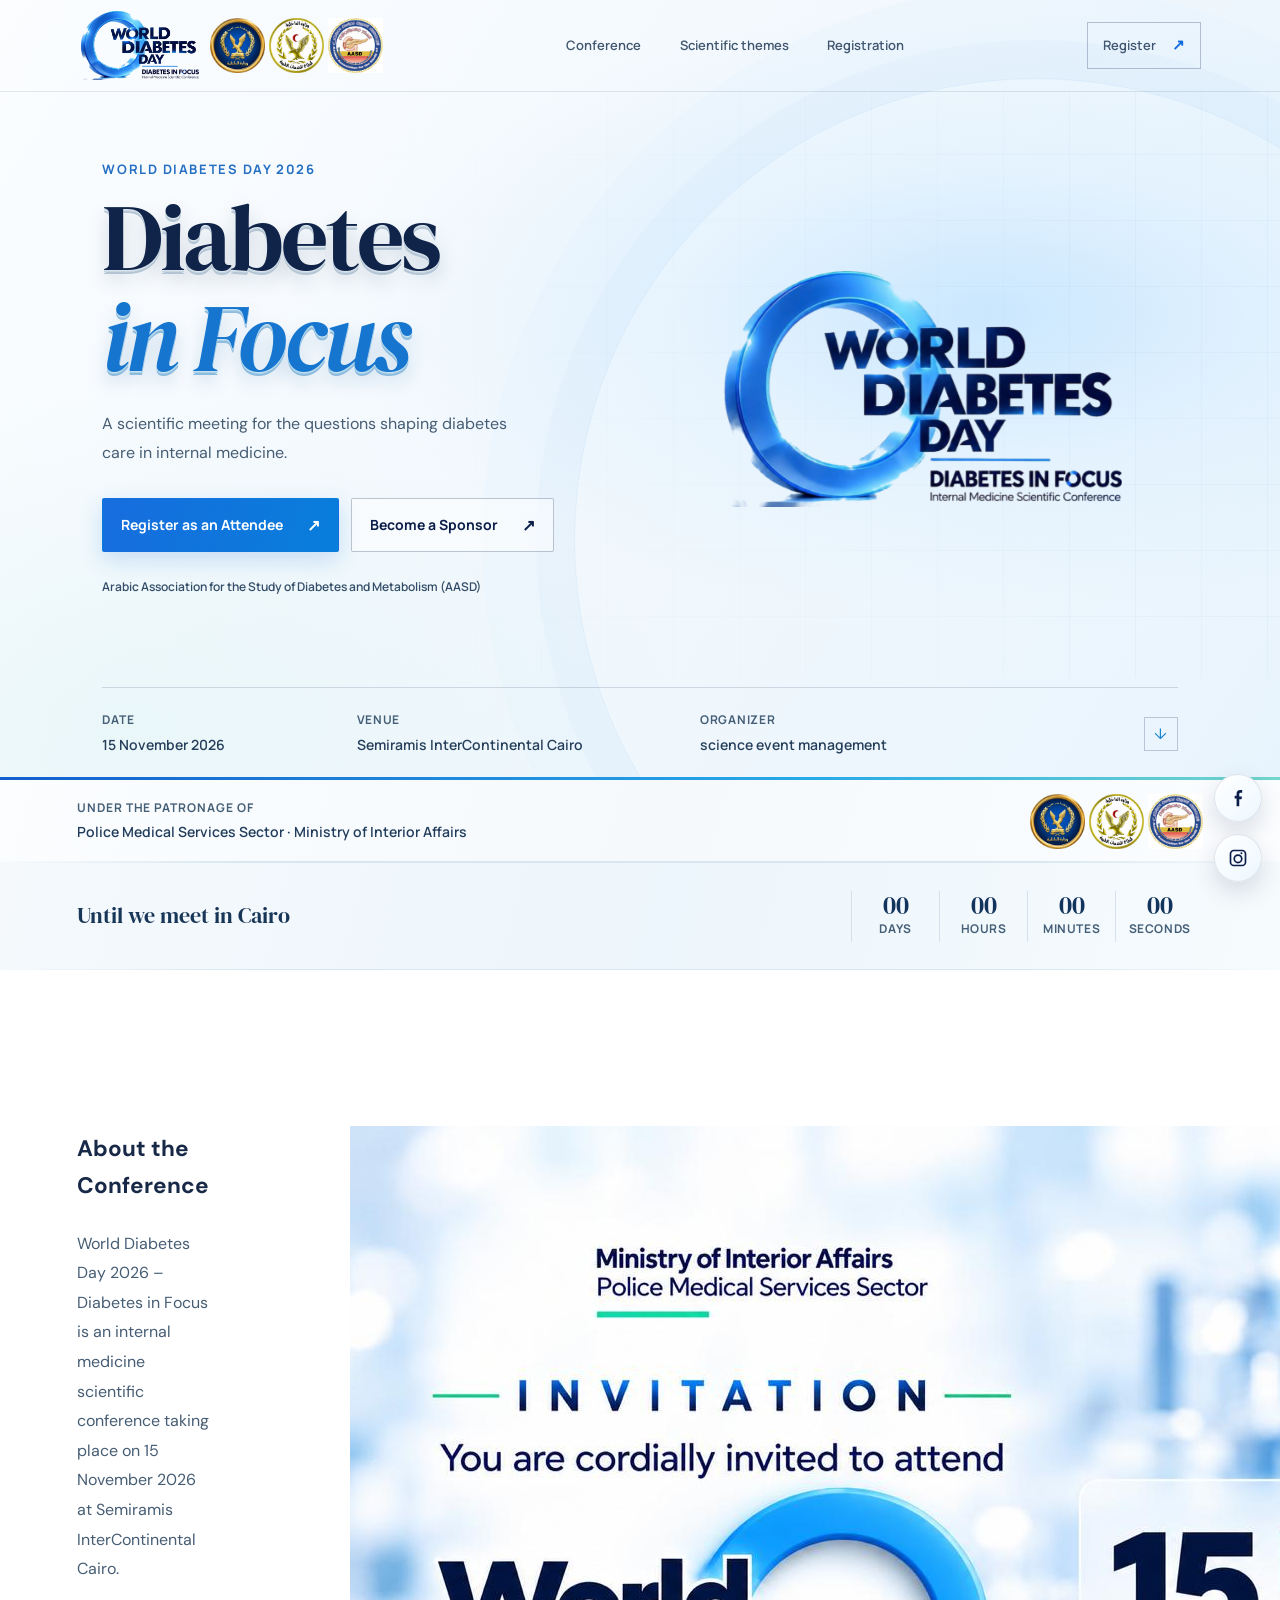
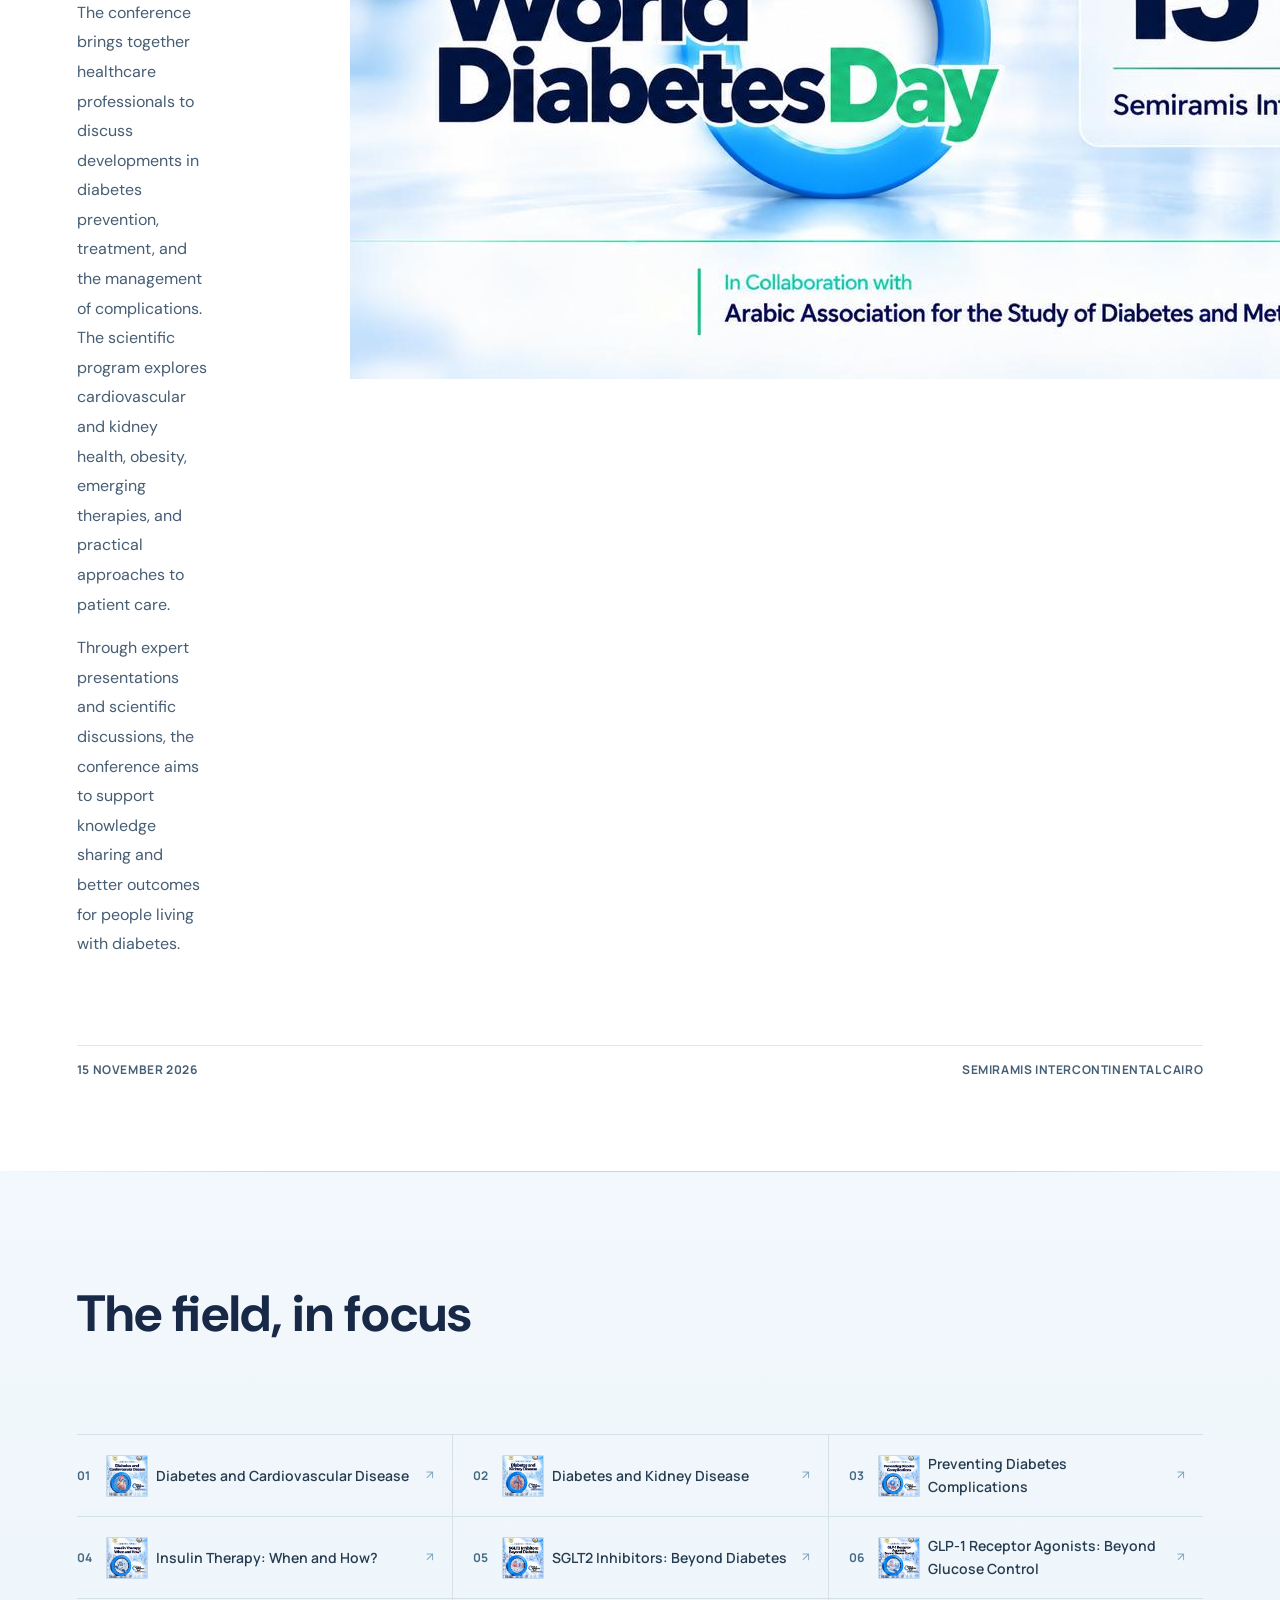
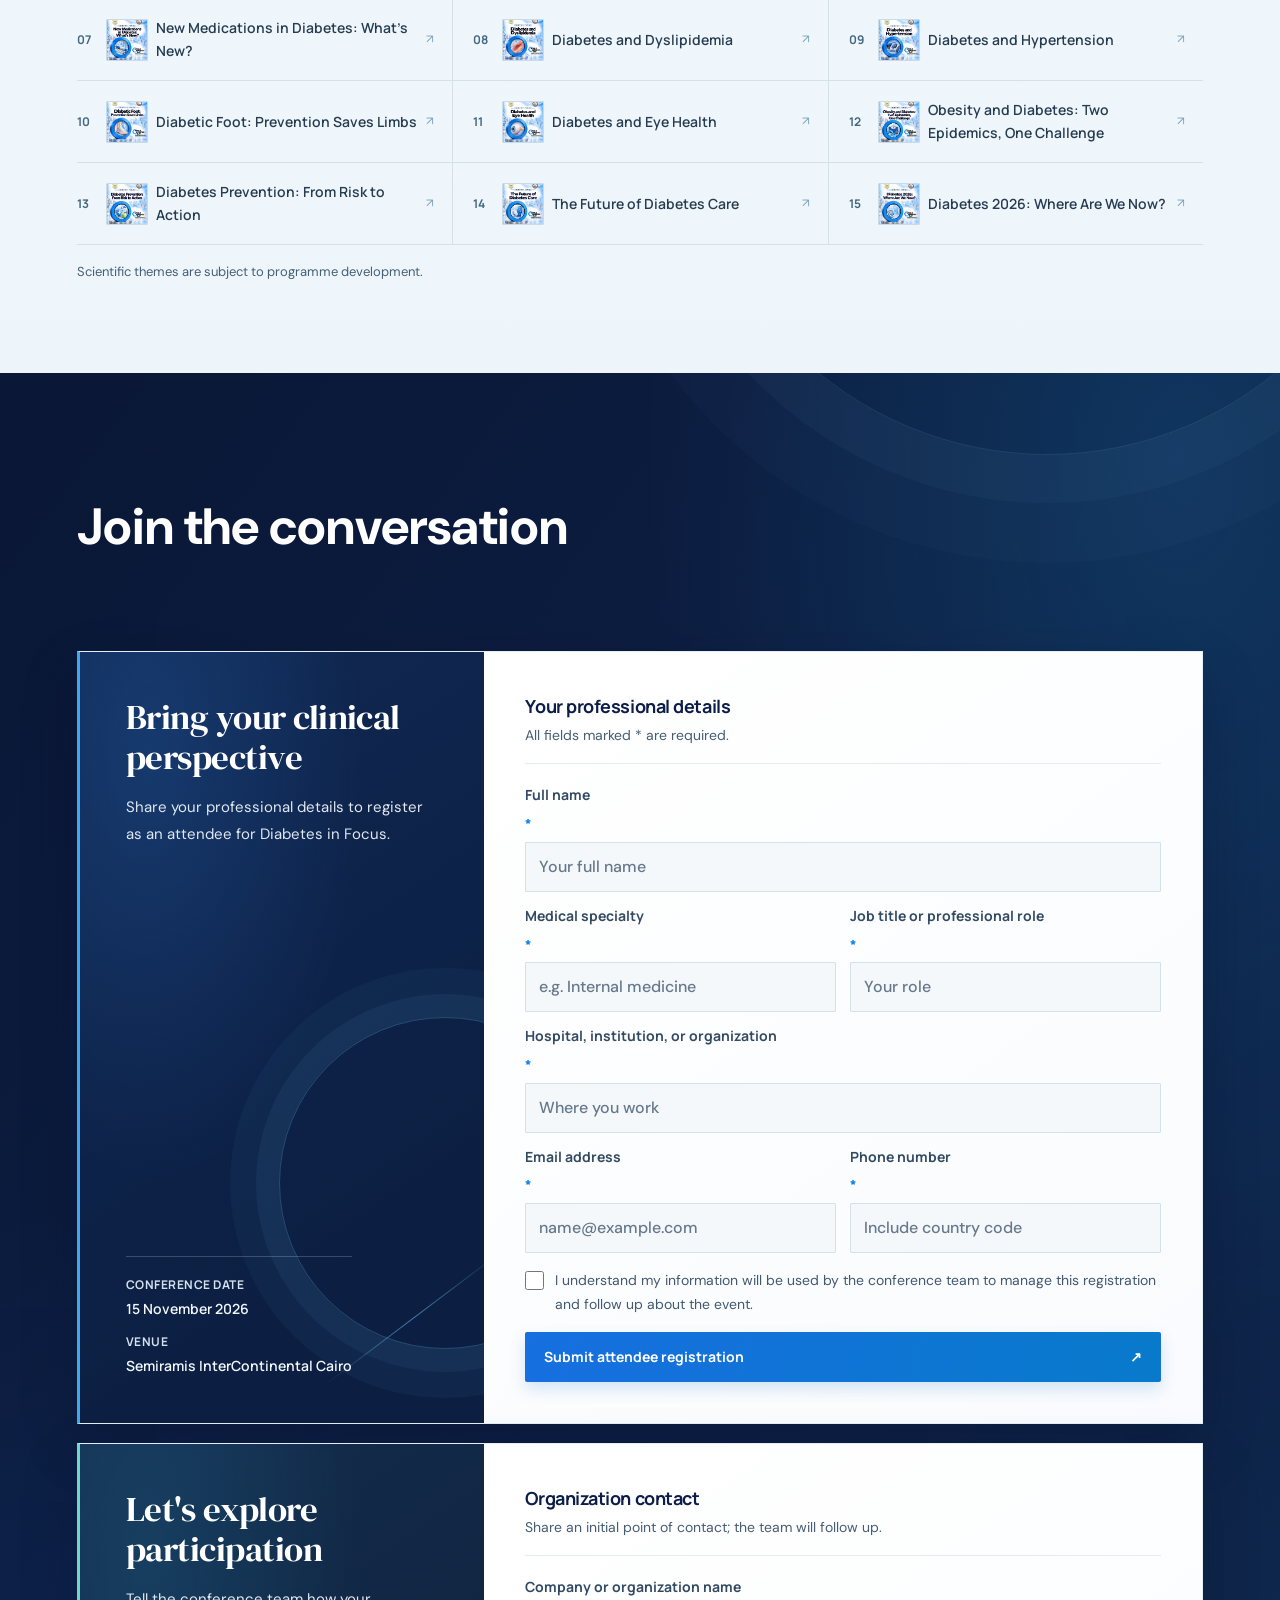
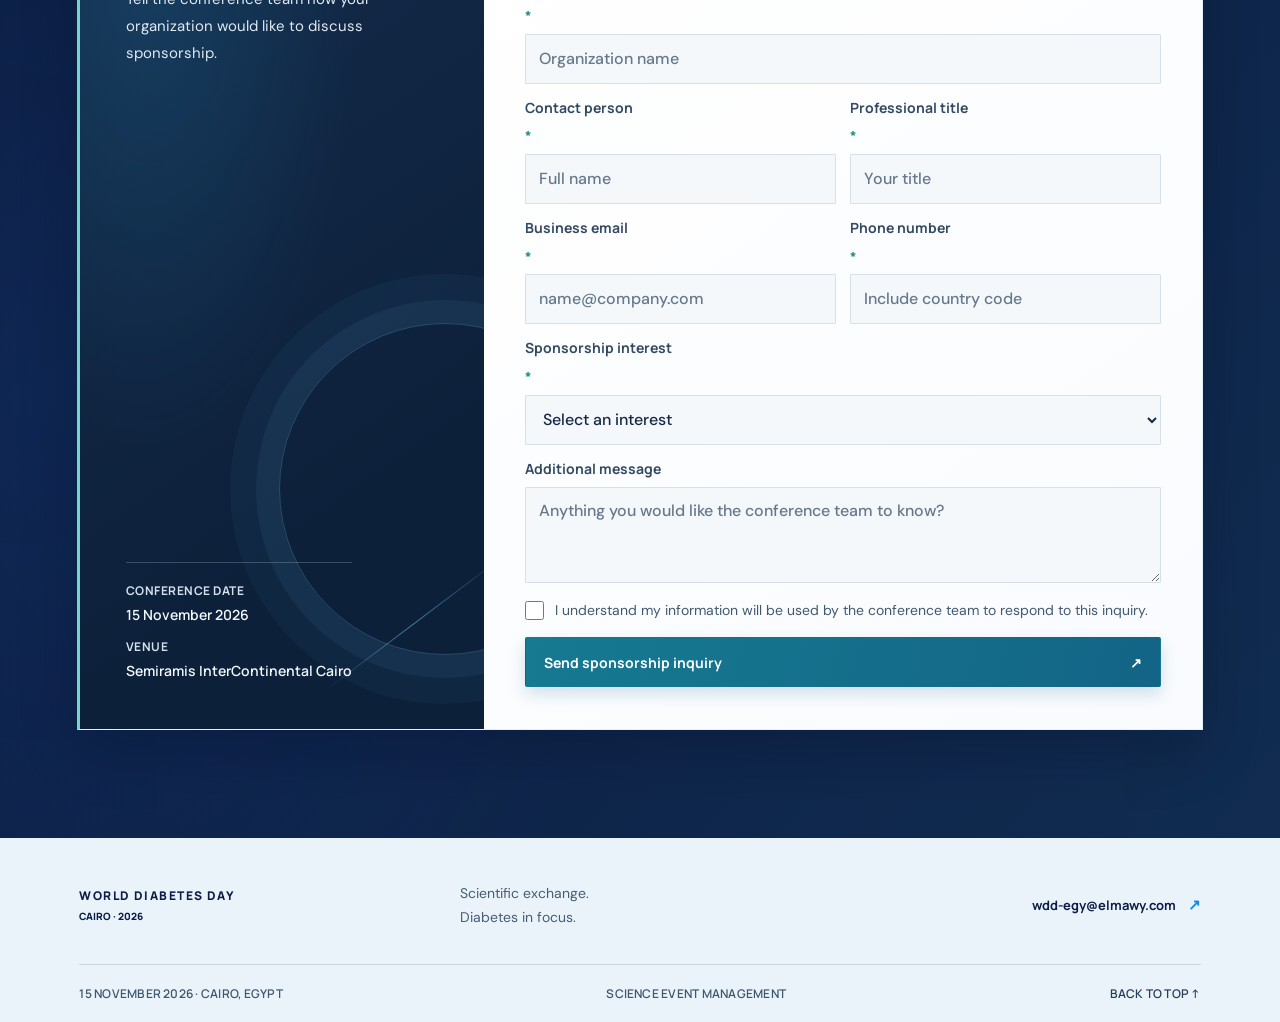
==== index.html @ 12c4198c "Add files via upload" ====
<!doctype html>
<html lang="en">
  <head>
    <meta charset="utf-8">
    <meta name="viewport" content="width=device-width, initial-scale=1">
    <meta name="theme-color" content="#f4f9fd">
    <meta name="description" content="Register for World Diabetes Day – Diabetes in Focus, an Internal Medicine Scientific Conference in Cairo on 15 November 2026.">
    <title>World Diabetes Day 2026 | Diabetes in Focus</title>
    <link rel="preconnect" href="https://fonts.googleapis.com">
    <link rel="preconnect" href="https://fonts.gstatic.com" crossorigin>
    <link href="https://fonts.googleapis.com/css2?family=DM+Sans:wght@400;500;600;700&family=DM+Serif+Display:ital@0;1&family=Manrope:wght@400;500;600;700;800&display=swap" rel="stylesheet">
    <link rel="stylesheet" href="styles.css">
    <script src="app.js" defer></script>
  </head>
  <body>
    <a class="skip-link" href="#main">Skip to content</a>
    <header class="site-header">
      <a class="wordmark" href="#top" aria-label="World Diabetes Day – Diabetes in Focus, Cairo 2026">
        <img class="wordmark-logo" src="assets/conference-logo.png" alt="World Diabetes Day – Diabetes in Focus">
        <span class="ministry-marks" aria-label="Ministry of Interior Affairs and Police Medical Services Sector">
          <img src="assets/lo2/s.png" alt="Ministry of Interior Affairs">
          <img src="assets/lo2/n-cropped.png" alt="Police Medical Services Sector">
          <img src="assets/wdd-logo/WhatsApp%20Image%202026-10-13%20at%203.55.57%20PM.jpeg" alt="Arabic Association for the Study of Diabetes and Metabolism">
        </span>
      </a>
      <nav class="main-nav" aria-label="Main navigation">
        <a href="#about">Conference</a>
        <a href="#themes">Scientific themes</a>
        <a href="registration.html">Registration</a>
      </nav>
      <div class="header-tools">
        <a class="header-action" href="registration.html">Register <span aria-hidden="true">↗</span></a>
      </div>
    </header>

    <main id="main">
      <section class="hero" id="top" aria-labelledby="hero-title">
        <div class="hero-grid" aria-hidden="true"></div>
        <figure class="hero-art">
          <img src="assets/conference-logo.png" alt="World Diabetes Day – Diabetes in Focus conference logo" fetchpriority="high">
        </figure>
        <div class="hero-copy">
          <p class="hero-kicker">WORLD DIABETES DAY 2026</p>
          <h1 id="hero-title">Diabetes<br><em>in Focus</em></h1>
          <p class="hero-description">A scientific meeting for the questions shaping diabetes care in internal medicine.</p>
          <div class="hero-actions">
            <a class="button button-primary" href="registration.html#attendee-registration">Register as an Attendee <span aria-hidden="true">↗</span></a>
            <a class="button button-secondary" href="registration.html#sponsorship-inquiry">Become a Sponsor <span aria-hidden="true">↗</span></a>
          </div>
          <p class="collaboration">Arabic Association for the Study of Diabetes and Metabolism (AASD)</p>
        </div>
        <div class="hero-bottom" aria-label="Conference details">
          <div><span>DATE</span><strong>15 November 2026</strong></div>
          <div><span>VENUE</span><strong>Semiramis InterContinental Cairo</strong></div>
          <div><span>ORGANIZER</span><strong>science event management</strong></div>
          <a href="#about" class="scroll-cue" aria-label="Scroll to conference introduction">↓</a>
        </div>
      </section>

      <section class="patronage" aria-label="Conference patronage">
        <div class="patronage-inner">
          <div class="patronage-copy">
            <span>UNDER THE PATRONAGE OF</span>
            <strong>Police Medical Services Sector · Ministry of Interior Affairs</strong>
          </div>
          <span class="ministry-marks" aria-label="Ministry of Interior Affairs, Police Medical Services Sector, and Arabic Association for the Study of Diabetes and Metabolism">
            <img src="assets/lo2/s.png" alt="Ministry of Interior Affairs">
            <img src="assets/lo2/n-cropped.png" alt="Police Medical Services Sector">
            <img src="assets/wdd-logo/WhatsApp%20Image%202026-10-13%20at%203.55.57%20PM.jpeg" alt="Arabic Association for the Study of Diabetes and Metabolism">
          </span>
        </div>
      </section>

      <section class="countdown" aria-labelledby="countdown-title">
        <div class="countdown-inner">
          <div class="countdown-copy">
            <h2 id="countdown-title">Until we meet in Cairo</h2>
          </div>
          <div class="countdown-clock" role="timer" aria-label="Time remaining until the conference begins">
            <div class="countdown-unit"><span data-countdown-days>—</span><small>Days</small></div>
            <div class="countdown-unit"><span data-countdown-hours>—</span><small>Hours</small></div>
            <div class="countdown-unit"><span data-countdown-minutes>—</span><small>Minutes</small></div>
            <div class="countdown-unit"><span data-countdown-seconds>—</span><small>Seconds</small></div>
          </div>
        </div>
      </section>

      <section class="intro section-wrap" id="about" aria-labelledby="about-title">
        <div class="intro-content">
          <div class="intro-copy-wrap">
            <h2 id="about-title">About the Conference</h2>
            <div class="intro-copy">
              <p>World Diabetes Day 2026 – Diabetes in Focus is an internal medicine scientific conference taking place on 15 November 2026 at Semiramis InterContinental Cairo.</p>
              <p>The conference brings together healthcare professionals to discuss developments in diabetes prevention, treatment, and the management of complications. The scientific program explores cardiovascular and kidney health, obesity, emerging therapies, and practical approaches to patient care.</p>
              <p>Through expert presentations and scientific discussions, the conference aims to support knowledge sharing and better outcomes for people living with diabetes.</p>
            </div>
          </div>
          <figure class="intro-visual" aria-label="Conference event image">
            <img src="assets/asl/WhatsApp%20Image%202026-10-13%20at%204.04.34%20PM.jpeg" alt="Diabetes care and scientific conference image">
          </figure>
        </div>
        <div class="intro-rule"><span>15 NOVEMBER 2026</span><span>SEMIRAMIS INTERCONTINENTAL CAIRO</span></div>
      </section>

      <section class="themes-section" id="themes" aria-labelledby="themes-title">
        <div class="section-wrap">
          <div class="section-heading">
            <div><h2 id="themes-title">The field, in focus</h2></div>
          </div>
          <ol class="theme-list">
            <li>
              <span>01</span>
              <button class="theme-image-trigger" type="button" aria-label="Preview poster: Diabetes and Cardiovascular Disease" aria-expanded="false" aria-controls="theme-preview-01">
                <img src="assets/topics/cardiovascular.jpeg" alt="" loading="lazy">
                <span class="theme-preview" id="theme-preview-01" aria-hidden="true"><span class="theme-preview-backdrop"></span><img src="assets/topics/cardiovascular.jpeg" alt="" loading="lazy"></span>
              </button>
              <h3>Diabetes and Cardiovascular Disease</h3><b aria-hidden="true">↗</b>
            </li>
            <li>
              <span>02</span>
              <button class="theme-image-trigger" type="button" aria-label="Preview poster: Diabetes and Kidney Disease" aria-expanded="false" aria-controls="theme-preview-02">
                <img src="assets/topics/kidney.jpeg" alt="" loading="lazy">
                <span class="theme-preview" id="theme-preview-02" aria-hidden="true"><span class="theme-preview-backdrop"></span><img src="assets/topics/kidney.jpeg" alt="" loading="lazy"></span>
              </button>
              <h3>Diabetes and Kidney Disease</h3><b aria-hidden="true">↗</b>
            </li>
            <li>
              <span>03</span>
              <button class="theme-image-trigger" type="button" aria-label="Preview poster: Preventing Diabetes Complications" aria-expanded="false" aria-controls="theme-preview-03">
                <img src="assets/topics/preventing-complications.jpeg" alt="" loading="lazy">
                <span class="theme-preview" id="theme-preview-03" aria-hidden="true"><span class="theme-preview-backdrop"></span><img src="assets/topics/preventing-complications.jpeg" alt="" loading="lazy"></span>
              </button>
              <h3>Preventing Diabetes Complications</h3><b aria-hidden="true">↗</b>
            </li>
            <li>
              <span>04</span>
              <button class="theme-image-trigger" type="button" aria-label="Preview poster: Insulin Therapy: When and How?" aria-expanded="false" aria-controls="theme-preview-04">
                <img src="assets/topics/insulin-therapy.jpeg" alt="" loading="lazy">
                <span class="theme-preview" id="theme-preview-04" aria-hidden="true"><span class="theme-preview-backdrop"></span><img src="assets/topics/insulin-therapy.jpeg" alt="" loading="lazy"></span>
              </button>
              <h3>Insulin Therapy: When and How?</h3><b aria-hidden="true">↗</b>
            </li>
            <li>
              <span>05</span>
              <button class="theme-image-trigger" type="button" aria-label="Preview poster: SGLT2 Inhibitors: Beyond Diabetes" aria-expanded="false" aria-controls="theme-preview-05">
                <img src="assets/topics/sglt2-inhibitors.jpeg" alt="" loading="lazy">
                <span class="theme-preview" id="theme-preview-05" aria-hidden="true"><span class="theme-preview-backdrop"></span><img src="assets/topics/sglt2-inhibitors.jpeg" alt="" loading="lazy"></span>
              </button>
              <h3>SGLT2 Inhibitors: Beyond Diabetes</h3><b aria-hidden="true">↗</b>
            </li>
            <li>
              <span>06</span>
              <button class="theme-image-trigger" type="button" aria-label="Preview poster: GLP-1 Receptor Agonists: Beyond Glucose Control" aria-expanded="false" aria-controls="theme-preview-06">
                <img src="assets/topics/glp1-agonists.jpeg" alt="" loading="lazy">
                <span class="theme-preview" id="theme-preview-06" aria-hidden="true"><span class="theme-preview-backdrop"></span><img src="assets/topics/glp1-agonists.jpeg" alt="" loading="lazy"></span>
              </button>
              <h3>GLP-1 Receptor Agonists: Beyond Glucose Control</h3><b aria-hidden="true">↗</b>
            </li>
            <li>
              <span>07</span>
              <button class="theme-image-trigger" type="button" aria-label="Preview poster: New Medications in Diabetes: What’s New?" aria-expanded="false" aria-controls="theme-preview-07">
                <img src="assets/topics/new-medications.jpeg" alt="" loading="lazy">
                <span class="theme-preview" id="theme-preview-07" aria-hidden="true"><span class="theme-preview-backdrop"></span><img src="assets/topics/new-medications.jpeg" alt="" loading="lazy"></span>
              </button>
              <h3>New Medications in Diabetes: What’s New?</h3><b aria-hidden="true">↗</b>
            </li>
            <li>
              <span>08</span>
              <button class="theme-image-trigger" type="button" aria-label="Preview poster: Diabetes and Dyslipidemia" aria-expanded="false" aria-controls="theme-preview-08">
                <img src="assets/topics/dyslipidemia.jpeg" alt="" loading="lazy">
                <span class="theme-preview" id="theme-preview-08" aria-hidden="true"><span class="theme-preview-backdrop"></span><img src="assets/topics/dyslipidemia.jpeg" alt="" loading="lazy"></span>
              </button>
              <h3>Diabetes and Dyslipidemia</h3><b aria-hidden="true">↗</b>
            </li>
            <li>
              <span>09</span>
              <button class="theme-image-trigger" type="button" aria-label="Preview poster: Diabetes and Hypertension" aria-expanded="false" aria-controls="theme-preview-09">
                <img src="assets/topics/hypertension.jpeg" alt="" loading="lazy">
                <span class="theme-preview" id="theme-preview-09" aria-hidden="true"><span class="theme-preview-backdrop"></span><img src="assets/topics/hypertension.jpeg" alt="" loading="lazy"></span>
              </button>
              <h3>Diabetes and Hypertension</h3><b aria-hidden="true">↗</b>
            </li>
            <li>
              <span>10</span>
              <button class="theme-image-trigger" type="button" aria-label="Preview poster: Diabetic Foot: Prevention Saves Limbs" aria-expanded="false" aria-controls="theme-preview-10">
                <img src="assets/topics/diabetic-foot.jpeg" alt="" loading="lazy">
                <span class="theme-preview" id="theme-preview-10" aria-hidden="true"><span class="theme-preview-backdrop"></span><img src="assets/topics/diabetic-foot.jpeg" alt="" loading="lazy"></span>
              </button>
              <h3>Diabetic Foot: Prevention Saves Limbs</h3><b aria-hidden="true">↗</b>
            </li>
            <li>
              <span>11</span>
              <button class="theme-image-trigger" type="button" aria-label="Preview poster: Diabetes and Eye Health" aria-expanded="false" aria-controls="theme-preview-11">
                <img src="assets/topics/eye-health.jpeg" alt="" loading="lazy">
                <span class="theme-preview" id="theme-preview-11" aria-hidden="true"><span class="theme-preview-backdrop"></span><img src="assets/topics/eye-health.jpeg" alt="" loading="lazy"></span>
              </button>
              <h3>Diabetes and Eye Health</h3><b aria-hidden="true">↗</b>
            </li>
            <li>
              <span>12</span>
              <button class="theme-image-trigger" type="button" aria-label="Preview poster: Obesity and Diabetes: Two Epidemics, One Challenge" aria-expanded="false" aria-controls="theme-preview-12">
                <img src="assets/topics/obesity.jpeg" alt="" loading="lazy">
                <span class="theme-preview" id="theme-preview-12" aria-hidden="true"><span class="theme-preview-backdrop"></span><img src="assets/topics/obesity.jpeg" alt="" loading="lazy"></span>
              </button>
              <h3>Obesity and Diabetes: Two Epidemics, One Challenge</h3><b aria-hidden="true">↗</b>
            </li>
            <li>
              <span>13</span>
              <button class="theme-image-trigger" type="button" aria-label="Preview poster: Diabetes Prevention: From Risk to Action" aria-expanded="false" aria-controls="theme-preview-13">
                <img src="assets/topics/diabetes-prevention.jpeg" alt="" loading="lazy">
                <span class="theme-preview" id="theme-preview-13" aria-hidden="true"><span class="theme-preview-backdrop"></span><img src="assets/topics/diabetes-prevention.jpeg" alt="" loading="lazy"></span>
              </button>
              <h3>Diabetes Prevention: From Risk to Action</h3><b aria-hidden="true">↗</b>
            </li>
            <li>
              <span>14</span>
              <button class="theme-image-trigger" type="button" aria-label="Preview poster: The Future of Diabetes Care" aria-expanded="false" aria-controls="theme-preview-14">
                <img src="assets/topics/future-care.jpeg" alt="" loading="lazy">
                <span class="theme-preview" id="theme-preview-14" aria-hidden="true"><span class="theme-preview-backdrop"></span><img src="assets/topics/future-care.jpeg" alt="" loading="lazy"></span>
              </button>
              <h3>The Future of Diabetes Care</h3><b aria-hidden="true">↗</b>
            </li>
            <li>
              <span>15</span>
              <button class="theme-image-trigger" type="button" aria-label="Preview poster: Diabetes 2026: Where Are We Now?" aria-expanded="false" aria-controls="theme-preview-15">
                <img src="assets/topics/diabetes-2026.jpeg" alt="" loading="lazy">
                <span class="theme-preview" id="theme-preview-15" aria-hidden="true"><span class="theme-preview-backdrop"></span><img src="assets/topics/diabetes-2026.jpeg" alt="" loading="lazy"></span>
              </button>
              <h3>Diabetes 2026: Where Are We Now?</h3><b aria-hidden="true">↗</b>
            </li>
          </ol>
          <p class="themes-note">Scientific themes are subject to programme development.</p>
        </div>
      </section>

      <section class="registration" id="registration" aria-labelledby="registration-title">
        <div class="section-wrap registration-inner">
          <div class="section-heading registration-heading">
            <div><h2 id="registration-title">Join the conversation</h2></div>
          </div>
          <div class="forms-grid">
            <article class="form-panel attendee-panel" id="attendee-form">
              <aside class="journey-aside">
                <h3>Bring your clinical perspective</h3>
                <p class="journey-copy">Share your professional details to register as an attendee for Diabetes in Focus.</p>
                <div class="journey-meta"><span>CONFERENCE DATE</span><strong>15 November 2026</strong><span>VENUE</span><strong>Semiramis InterContinental Cairo</strong></div>
              </aside>
              <div class="form-content">
                <div class="form-panel-heading"><div><h3>Your professional details</h3><span>All fields marked * are required.</span></div></div>
                <form data-registration-form data-kind="attendee" novalidate>
                  <div class="form-grid">
                    <label class="field field-wide">Full name <span>*</span><input name="fullName" autocomplete="name" required maxlength="120" placeholder="Your full name"><small class="field-error" aria-live="polite"></small></label>
                    <label class="field">Medical specialty <span>*</span><input name="specialty" autocomplete="organization-title" required maxlength="120" placeholder="e.g. Internal medicine"><small class="field-error" aria-live="polite"></small></label>
                    <label class="field">Job title or professional role <span>*</span><input name="role" autocomplete="organization-title" required maxlength="120" placeholder="Your role"><small class="field-error" aria-live="polite"></small></label>
                    <label class="field field-wide">Hospital, institution, or organization <span>*</span><input name="organization" autocomplete="organization" required maxlength="160" placeholder="Where you work"><small class="field-error" aria-live="polite"></small></label>
                    <label class="field">Email address <span>*</span><input name="email" type="email" autocomplete="email" required maxlength="254" placeholder="name@example.com"><small class="field-error" aria-live="polite"></small></label>
                    <label class="field">Phone number <span>*</span><input name="phone" type="tel" autocomplete="tel" required maxlength="40" placeholder="Include country code"><small class="field-error" aria-live="polite"></small></label>
                  </div>
                  <label class="privacy-check"><input name="privacyAccepted" type="checkbox" required><span>I understand my information will be used by the conference team to manage this registration and follow up about the event.</span><small class="field-error" aria-live="polite"></small></label>
                  <div class="form-feedback" role="status" aria-live="polite"></div>
                  <button class="button form-submit" type="submit">Submit attendee registration <span aria-hidden="true">↗</span></button>
                  <label class="website-trap" aria-hidden="true">Website<input name="website" tabindex="-1" autocomplete="off"></label>
                </form>
              </div>
            </article>

            <article class="form-panel sponsor-panel" id="sponsor-form">
              <aside class="journey-aside">
                <h3>Let's explore participation</h3>
                <p class="journey-copy">Tell the conference team how your organization would like to discuss sponsorship.</p>
                <div class="journey-meta"><span>CONFERENCE DATE</span><strong>15 November 2026</strong><span>VENUE</span><strong>Semiramis InterContinental Cairo</strong></div>
              </aside>
              <div class="form-content">
                <div class="form-panel-heading"><div><h3>Organization contact</h3><span>Share an initial point of contact; the team will follow up.</span></div></div>
                <form data-registration-form data-kind="sponsor" novalidate>
                  <div class="form-grid">
                    <label class="field field-wide">Company or organization name <span>*</span><input name="company" autocomplete="organization" required maxlength="160" placeholder="Organization name"><small class="field-error" aria-live="polite"></small></label>
                    <label class="field">Contact person <span>*</span><input name="contactPerson" autocomplete="name" required maxlength="120" placeholder="Full name"><small class="field-error" aria-live="polite"></small></label>
                    <label class="field">Professional title <span>*</span><input name="title" autocomplete="organization-title" required maxlength="120" placeholder="Your title"><small class="field-error" aria-live="polite"></small></label>
                    <label class="field">Business email <span>*</span><input name="email" type="email" autocomplete="email" required maxlength="254" placeholder="name@company.com"><small class="field-error" aria-live="polite"></small></label>
                    <label class="field">Phone number <span>*</span><input name="phone" type="tel" autocomplete="tel" required maxlength="40" placeholder="Include country code"><small class="field-error" aria-live="polite"></small></label>
                    <label class="field field-wide">Sponsorship interest <span>*</span><select name="interest" required><option value="" selected disabled>Select an interest</option><option value="Pop-up Display">Pop-up Display</option><option value="Pop-up Display + Scientific Symposium">Pop-up Display + Scientific Symposium</option><option value="Exhibition Booth">Exhibition Booth</option><option value="Exhibition Booth + Scientific Symposium">Exhibition Booth + Scientific Symposium</option><option value="Other">Other</option></select><small class="field-error" aria-live="polite"></small></label>
                    <label class="field field-wide">Additional message<textarea name="message" rows="3" maxlength="2000" placeholder="Anything you would like the conference team to know?"></textarea><small class="field-error" aria-live="polite"></small></label>
                  </div>
                  <label class="privacy-check"><input name="privacyAccepted" type="checkbox" required><span>I understand my information will be used by the conference team to respond to this inquiry.</span><small class="field-error" aria-live="polite"></small></label>
                  <div class="form-feedback" role="status" aria-live="polite"></div>
                  <button class="button form-submit" type="submit">Send sponsorship inquiry <span aria-hidden="true">↗</span></button>
                  <label class="website-trap" aria-hidden="true">Website<input name="website" tabindex="-1" autocomplete="off"></label>
                </form>
              </div>
            </article>
          </div>
        </div>
      </section>
    </main>

    <footer class="site-footer">
      <div class="footer-top"><a class="wordmark footer-wordmark" href="#top"><span class="wordmark-name">WORLD DIABETES DAY</span><small>CAIRO · 2026</small></a><p>Scientific exchange.<br>Diabetes in focus.</p><div class="footer-contact"><a href="mailto:wdd-egy@elmawy.com">wdd-egy@elmawy.com <b aria-hidden="true">↗</b></a></div></div>
      <div class="footer-bottom"><span>15 NOVEMBER 2026 · CAIRO, EGYPT</span><span>SCIENCE EVENT MANAGEMENT</span><a href="#top">BACK TO TOP ↑</a></div>
    </footer>

    <div class="social-floating" aria-label="Social media links">
      <a href="https://www.facebook.com/share/17epwxpQga/" target="_blank" rel="noreferrer" aria-label="Facebook">
        <svg class="facebook-icon" viewBox="0 0 24 24" aria-hidden="true"><path d="M13.5 22v-8.5h2.8l.4-3.3h-3.2V7.2c0-.9.3-1.6 1.7-1.6H17V2.4c-.3 0-1.3-.1-2.5-.1-2.5 0-4.2 1.5-4.2 4.4v2.5H8v3.3h2.3V22h3.2Z"/></svg>
      </a>
      <a href="https://www.instagram.com/wdd_eg?mdxt=d3oxbHA2aHE3cWti" target="_blank" rel="noreferrer" aria-label="Instagram">
        <svg class="instagram-icon" viewBox="0 0 24 24" aria-hidden="true"><path d="M7 2h10a5 5 0 0 1 5 5v10a5 5 0 0 1-5 5H7a5 5 0 0 1-5-5V7a5 5 0 0 1 5-5Zm0 2a3 3 0 0 0-3 3v10a3 3 0 0 0 3 3h10a3 3 0 0 0 3-3V7a3 3 0 0 0-3-3H7Zm5 3.5A5.5 5.5 0 1 1 6.5 13 5.5 5.5 0 0 1 12 7.5Zm0 2A3.5 3.5 0 1 0 15.5 13 3.5 3.5 0 0 0 12 9.5Zm5.3-3.2a1.2 1.2 0 1 1-1.2-1.2 1.2 1.2 0 0 1 1.2 1.2Z"/></svg>
      </a>
    </div>
  </body>
</html>
---- styles.css ----
:root {
  color-scheme: light;
  --navy: #0b1d48;
  --navy-deep: #091634;
  --blue: #1269df;
  --cyan: #20a9e8;
  --mint: #72d6cb;
  --ink: #172947;
  --muted: #64758b;
  --paper: #f1f7fc;
  --white: #fff;
  --line: #dce6ef;
  --sans: 'Manrope', 'Avenir Next', sans-serif;
  --serif: 'DM Serif Display', Georgia, serif;
}

* { box-sizing: border-box; }
html { scroll-behavior: smooth; scroll-padding-top: 92px; }
body { margin: 0; color: var(--ink); background: var(--white); font-family: 'DM Sans', 'Avenir Next', sans-serif; font-size: 15px; line-height: 1.65; -webkit-font-smoothing: antialiased; }
a { color: inherit; }
button, input, select, textarea { font: inherit; }
::selection { color: var(--white); background: var(--blue); }
:focus-visible { outline: 3px solid var(--mint); outline-offset: 4px; }

.skip-link { position: fixed; top: 12px; left: 12px; z-index: 20; padding: 10px 16px; transform: translateY(-160%); background: var(--white); color: var(--navy); }
.skip-link:focus { transform: translateY(0); }
.social-floating { position: fixed; right: 18px; bottom: 18px; z-index: 25; display: flex; flex-direction: column; gap: 12px; }
.social-floating a { display: inline-flex; width: 48px; height: 48px; align-items: center; justify-content: center; border-radius: 50%; background: linear-gradient(135deg, #fff 0%, #edf7ff 100%); border: 1px solid rgb(12 29 72 / 10%); box-shadow: 0 10px 24px rgb(17 31 55 / 14%); color: var(--navy); text-decoration: none; transition: transform .2s ease, box-shadow .2s ease, border-color .2s ease, color .2s ease; animation: socialFloat 3s ease-in-out infinite; }
.social-floating a:nth-child(2) { animation-delay: .2s; }
.social-floating a:hover { transform: translateY(-4px) scale(1.04); border-color: rgb(18 105 223 / 35%); box-shadow: 0 14px 24px rgb(17 31 55 / 18%); color: var(--blue); }
.social-floating svg { display: block; width: 20px; height: 20px; }
.social-floating .facebook-icon { fill: currentColor; }
.social-floating .instagram-icon { fill: currentColor; }
@keyframes socialFloat {
  0%, 100% { transform: translateY(0); }
  50% { transform: translateY(-4px); }
}
.site-header { position: absolute; z-index: 5; top: 0; left: 0; display: flex; width: 100%; height: 92px; align-items: center; justify-content: space-between; padding: 0 6.2vw; border-bottom: 1px solid rgb(11 29 72 / 10%); color: var(--navy); }
.wordmark { display: inline-flex; flex-direction: row; align-items: center; gap: 11px; color: inherit; text-decoration: none; }
.wordmark-logo { display: block; width: 120px; height: 70px; object-fit: contain; }
.ministry-marks { display: inline-flex; align-items: center; gap: 4px; }
.ministry-marks img { display: block; width: 55px; height: 55px; object-fit: contain; }
.main-nav { display: flex; gap: clamp(22px, 3vw, 48px); align-items: center; }
.main-nav a, .header-action { color: #40566f; text-decoration: none; font: 600 13px/1.5 var(--sans); transition: color .2s ease; }
.main-nav a:hover, .header-action:hover { color: var(--blue); }
.header-tools { display: inline-flex; align-items: center; }
.header-action { display: inline-flex; align-items: center; gap: 16px; padding: 11px 15px; border: 1px solid rgb(11 29 72 / 25%); transition: background .2s ease, border-color .2s ease, color .2s ease; }
.header-action:hover { border-color: var(--blue); background: rgb(18 105 223 / 5%); }
.header-action span { color: var(--blue); font-size: 15px; }

.hero { position: relative; display: grid; min-height: 780px; grid-template-columns: minmax(0, 1.04fr) minmax(0, .96fr); align-items: center; overflow: hidden; padding: 126px 8vw 128px; background: radial-gradient(ellipse at 77% 40%, rgb(181 222 255 / 63%) 0%, rgb(209 235 255 / 35%) 22%, transparent 46%), radial-gradient(ellipse at 10% 93%, rgb(185 235 229 / 19%), transparent 34%), linear-gradient(122deg, #fbfdff 0%, #f2f8fd 51%, #e8f4fd 100%); color: var(--navy); }
.hero::before { position: absolute; top: 10%; right: -17%; width: min(72vw, 940px); aspect-ratio: 1; border: 1px solid rgb(59 151 227 / 10%); border-radius: 50%; box-shadow: 0 0 0 38px rgb(59 151 227 / 3%), 0 0 0 92px rgb(59 151 227 / 2%); content: ''; pointer-events: none; }
.hero::after { position: absolute; right: 0; bottom: 0; left: 0; height: 3px; background: linear-gradient(90deg, #135fce 0%, #26a9e9 63%, #72d6cb 100%); content: ''; }
.hero-grid { position: absolute; inset: 92px 0 102px; background-image: linear-gradient(rgb(37 113 173 / 4%) 1px, transparent 1px), linear-gradient(90deg, rgb(37 113 173 / 4%) 1px, transparent 1px); background-position: center; background-size: 66px 66px; mask-image: linear-gradient(90deg, transparent 24%, #000 100%); pointer-events: none; }
.hero-copy { position: relative; z-index: 1; max-width: 600px; grid-column: 1; grid-row: 1; align-self: center; padding: 4px 0 25px; animation: reveal .75s both; }
.hero-kicker { margin: 0 0 12px; color: #246fc2; font: 700 13px/1.5 var(--sans); letter-spacing: .12em; }
.hero h1 { margin: 0; color: #10244a; font: 400 clamp(69px, 7.35vw, 99px)/.99 var(--serif); letter-spacing: -.035em; text-shadow: 0 1px 0 #dbe5ed, 0 2px 0 #c8d6e2, 0 4px 0 #b3c5d4, 0 10px 19px rgb(20 48 78 / 17%); }
.hero h1 em { display: inline-block; margin-top: 3px; color: #1676cf; font: italic 400 clamp(70px, 7.5vw, 101px)/1.04 var(--serif); letter-spacing: -.035em; text-shadow: 0 1px 0 #c6e2f1, 0 2px 0 #a9d0e6, 0 4px 0 #8dbbdd, 0 10px 19px rgb(18 94 160 / 20%); }
.hero-description { max-width: 430px; margin: 23px 0 16px; color: #465d74; font-size: 16px; line-height: 1.8; }
.hero-actions { display: flex; flex-wrap: wrap; gap: 12px; margin-top: 30px; }
.button { display: inline-flex; min-height: 54px; align-items: center; justify-content: space-between; gap: 24px; padding: 0 18px; border: 1px solid transparent; border-radius: 2px; cursor: pointer; text-decoration: none; font: 700 14px/1.4 var(--sans); transition: background .2s ease, border-color .2s ease, box-shadow .2s ease, transform .2s ease; }
.button:hover { transform: translateY(-2px); }
.button:active { transform: translateY(0); }
.button-primary { background: linear-gradient(108deg, #176dde, #087edb); box-shadow: 0 8px 22px rgb(18 105 223 / 19%); color: var(--white); }
.button-primary:hover { background: linear-gradient(108deg, #115dc4, #086dbe); box-shadow: 0 11px 26px rgb(18 105 223 / 26%); }
.button-primary span, .button-secondary span { font-size: 16px; }
.button-secondary { border-color: rgb(11 29 72 / 25%); background: rgb(255 255 255 / 48%); color: var(--navy); }
.button-secondary:hover { border-color: #458bc8; background: #fff; }
.collaboration { max-width: 470px; margin: 25px 0 0; color: #344d68; font: 600 12px/1.7 var(--sans); }

.hero-art { position: relative; z-index: 1; width: min(100%, 404px); grid-column: 2; grid-row: 1; align-self: center; justify-self: center; margin: 0; animation: reveal .8s .1s both; }
.hero-art img { display: block; width: 100%; height: auto; object-fit: contain; }
.hero-bottom { position: absolute; right: 8vw; bottom: 0; left: 8vw; display: grid; min-height: 93px; grid-template-columns: .85fr 1.18fr 1.55fr auto; align-items: center; gap: 24px; border-top: 1px solid rgb(11 29 72 / 15%); }
.hero-bottom div span { display: block; margin-bottom: 5px; color: #455f77; font: 700 12px/1.4 var(--sans); letter-spacing: .06em; }
.hero-bottom div strong { display: block; color: #263f5a; font: 600 14px/1.55 var(--sans); }
.scroll-cue { display: grid; width: 34px; height: 34px; align-items: center; justify-content: center; border: 1px solid rgb(11 29 72 / 22%); color: #1685d2; text-decoration: none; transition: border-color .2s ease, background .2s ease; }
.scroll-cue:hover { border-color: #1685d2; background: rgb(22 133 210 / 6%); }

.patronage { position: relative; background: linear-gradient(105deg, #fbfdff, #f5f9fc 52%, #fbfdff); }
.patronage::after { position: absolute; right: 0; bottom: 0; left: 0; height: 1px; background: linear-gradient(90deg, transparent, #d7e6f0 20%, #d7e6f0 80%, transparent); content: ''; }
.patronage-inner { display: flex; width: min(1180px, calc(100% - 12vw)); min-height: 82px; align-items: center; justify-content: space-between; gap: 28px; margin: 0 auto; }
.patronage-copy { display: flex; min-width: 0; flex-direction: column; gap: 3px; }
.patronage-copy > span { color: #455f77; font: 700 12px/1.55 var(--sans); letter-spacing: .08em; }
.patronage-copy > strong { color: #223d5c; font: 600 14px/1.6 var(--sans); }
.patronage .ministry-marks { flex: 0 0 auto; }

.countdown { position: relative; background: linear-gradient(105deg, #f5f9fc, #edf6fc 52%, #f6fbfd); }
.countdown::before, .countdown::after { position: absolute; right: 0; left: 0; height: 1px; background: linear-gradient(90deg, transparent, #d7e6f0 20%, #d7e6f0 80%, transparent); content: ''; }
.countdown::before { top: 0; }
.countdown::after { bottom: 0; }
.countdown-inner { display: flex; width: min(1180px, calc(100% - 12vw)); min-height: 108px; align-items: center; justify-content: space-between; gap: 30px; margin: 0 auto; }
.countdown-copy h2 { margin: 0; color: #183657; font: 400 22px/1.25 var(--serif); }
.countdown-clock { display: grid; grid-template-columns: repeat(4, minmax(69px, 88px)); }
.countdown-unit { display: flex; min-height: 51px; flex-direction: column; align-items: center; justify-content: center; gap: 1px; border-left: 1px solid #d5e2eb; }
.countdown-unit > span { color: #12335c; font: 400 26px/.98 var(--serif); font-variant-numeric: tabular-nums; }
.countdown-unit > small { color: #455f77; font: 700 12px/1.55 var(--sans); letter-spacing: .05em; text-transform: uppercase; }

.section-wrap { width: min(1180px, calc(100% - 12vw)); margin: 0 auto; }
.intro { padding-top: 116px; padding-bottom: 92px; }
.intro-content { display: grid; grid-template-columns: 1fr .83fr; gap: 9%; margin-top: 25px; }
.intro-copy { padding-top: 6px; color: #465d74; font-size: 16px; line-height: 1.85; }
.intro-copy p { margin: 0 0 14px; }
.intro-rule { display: flex; justify-content: space-between; margin-top: 72px; padding-top: 14px; border-top: 1px solid var(--line); color: #455f77; font: 700 12px/1.6 var(--sans); letter-spacing: .05em; }

.themes-section { position: relative; padding: 88px 0 90px; background: linear-gradient(180deg, #f2f8fc 0%, #edf5fb 100%); }
.themes-section::before { position: absolute; top: 0; right: 0; left: 0; height: 1px; background: linear-gradient(90deg, transparent, #bdd9ec 22%, #bdd9ec 78%, transparent); content: ''; }
.section-heading { display: flex; align-items: end; justify-content: space-between; gap: 30px; margin-bottom: 36px; }
.section-heading h2 { margin-top: 13px; font-size: 51px; }
.theme-list { display: grid; grid-template-columns: repeat(3, minmax(0, 1fr)); margin: 0; padding: 0; border-top: 1px solid #d5e1e9; list-style: none; }
.theme-list li { position: relative; display: grid; min-height: 82px; grid-template-columns: 21px 42px minmax(0, 1fr) 14px; align-items: center; gap: 8px; padding: 11px 12px 11px 0; border-bottom: 1px solid #d5e1e9; transition: background .2s ease; }
.theme-list li:hover { background: rgb(255 255 255 / 55%); }
.theme-list li:nth-child(3n + 2), .theme-list li:nth-child(3n + 3) { padding-left: 20px; border-left: 1px solid #d5e1e9; }
.theme-list li:hover, .theme-list li:focus-within { z-index: 2; }
.theme-list li > span:first-child { color: #456982; font: 700 12px/1.45 var(--sans); }
.theme-image-trigger { position: relative; display: block; width: 42px; height: 42px; padding: 0; overflow: visible; border: 1px solid #c9dbe9; border-radius: 1px; background: #e8f1f8; cursor: zoom-in; }
.theme-image-trigger > img { display: block; width: 100%; height: 100%; object-fit: cover; object-position: 50% 52%; }
.theme-image-trigger:hover, .theme-image-trigger[aria-expanded="true"] { border-color: #468bc0; }
.theme-preview { position: fixed; z-index: 50; inset: 0; display: grid; align-items: center; justify-items: center; padding: 18px; visibility: hidden; opacity: 0; pointer-events: none; transition: opacity .16s ease, visibility .16s ease; cursor: zoom-out; }
.theme-preview-backdrop { position: absolute; inset: 0; background: rgb(7 19 40 / 73%); backdrop-filter: blur(3px); pointer-events: auto; }
.theme-preview > img { position: relative; z-index: 1; display: block; width: auto; height: auto; max-width: min(520px, calc(100vw - 36px)); max-height: min(88vh, 900px); object-fit: contain; box-shadow: 0 24px 80px rgb(0 0 0 / 38%); }
.theme-image-trigger[aria-expanded="true"] .theme-preview { visibility: visible; opacity: 1; pointer-events: auto; }
.theme-list h3 { margin: 0; color: #263c50; font: 600 14px/1.6 var(--sans); }
.theme-list b { color: #78a3b9; font-size: 12px; font-weight: 400; }
.themes-note { margin: 16px 0 0; color: #455f77; font-size: 13px; line-height: 1.65; }

.registration { position: relative; overflow: hidden; padding: 99px 0 108px; background: radial-gradient(ellipse at 92% 4%, rgb(32 169 232 / 17%), transparent 32%), radial-gradient(ellipse at 2% 78%, rgb(28 91 179 / 14%), transparent 34%), linear-gradient(126deg, #0a1736 0%, #0d2046 54%, #102c50 100%); }
.registration::before { position: absolute; top: -31%; right: -10%; width: min(58vw, 720px); aspect-ratio: 1; border: 1px solid rgb(153 209 243 / 12%); border-radius: 50%; box-shadow: 0 0 0 48px rgb(153 209 243 / 3%), 0 0 0 108px rgb(153 209 243 / 2%); content: ''; pointer-events: none; }
.registration-inner { position: relative; z-index: 1; }
.registration-heading { margin-bottom: 40px; }
.registration .section-heading h2 { color: var(--white); }
.forms-grid { display: grid; grid-template-columns: 1fr; gap: 19px; align-items: start; }
.form-panel { display: grid; min-width: 0; grid-template-columns: minmax(255px, .72fr) minmax(0, 1.28fr); padding: 0; overflow: hidden; border: 1px solid rgb(174 210 238 / 35%); border-left: 3px solid #40a9ee; background: #fff; box-shadow: 0 22px 52px rgb(1 12 34 / 24%); transition: box-shadow .25s ease, transform .25s ease; }
.form-panel:hover { transform: translateY(-2px); box-shadow: 0 28px 60px rgb(1 12 34 / 30%); }
.sponsor-panel { border-left-color: #72d6cb; }
.journey-aside { position: relative; display: flex; min-height: 100%; flex-direction: column; align-items: flex-start; padding: clamp(29px, 3.6vw, 48px); overflow: hidden; background: radial-gradient(ellipse at 17% 13%, rgb(43 113 198 / 26%), transparent 45%), linear-gradient(145deg, #102852 0%, #0c1f43 75%); color: var(--white); }
.journey-aside::before { position: absolute; right: -127px; bottom: 74px; width: 330px; aspect-ratio: 1; border: 1px solid rgb(115 198 243 / 25%); border-radius: 50%; box-shadow: 0 0 0 23px rgb(115 198 243 / 6%), 0 0 0 49px rgb(115 198 243 / 4%); content: ''; }
.journey-aside::after { position: absolute; right: -39px; bottom: 104px; width: 220px; height: 1px; background: linear-gradient(90deg, transparent, rgb(112 200 243 / 55%), transparent); content: ''; transform: rotate(-37deg); }
.sponsor-panel .journey-aside { background: radial-gradient(ellipse at 17% 13%, rgb(35 127 171 / 24%), transparent 45%), linear-gradient(145deg, #142c4c 0%, #0d203a 75%); }
.journey-aside h3 { position: relative; z-index: 1; max-width: 320px; margin: 0; color: #fff; font: 400 35px/1.13 var(--serif); letter-spacing: -.015em; }
.journey-copy { position: relative; z-index: 1; max-width: 325px; margin: 17px 0 30px; color: #e0e8f1; font-size: 15px; line-height: 1.8; }
.journey-meta { position: relative; z-index: 1; display: grid; gap: 4px; margin-top: auto; padding-top: 19px; border-top: 1px solid rgb(197 222 241 / 23%); }
.journey-meta span { margin-top: 8px; color: #d4e0ec; font: 700 12px/1.5 var(--sans); letter-spacing: .04em; }
.journey-meta span:first-child { margin-top: 0; }
.journey-meta strong { color: #f1f6fb; font: 600 14px/1.6 var(--sans); }
.form-content { min-width: 0; padding: clamp(26px, 3.25vw, 43px); background: linear-gradient(145deg, #fff 5%, #f9fbfe 100%); }
.form-panel-heading { display: flex; align-items: center; justify-content: space-between; margin-bottom: 20px; padding-bottom: 17px; border-bottom: 1px solid #e4ebf2; }
.form-panel-heading h3 { margin: 0; color: var(--navy); font: 700 18px/1.4 var(--sans); letter-spacing: -.025em; }
.form-panel-heading > div > span { display: block; margin-top: 5px; color: #465d74; font-size: 14px; line-height: 1.6; }
.form-grid { display: grid; grid-template-columns: 1fr 1fr; gap: 13px 14px; }
.field { display: flex; min-width: 0; flex-direction: column; gap: 7px; color: #334a63; font: 700 14px/1.55 var(--sans); }
.field > span { color: #087fe8; }
.sponsor-panel .field > span { color: #228f88; }
.field-wide { grid-column: 1 / -1; }
.field input, .field select, .field textarea { width: 100%; min-height: 50px; padding: 11px 13px; border: 1px solid #d4e0ea; border-radius: 1px; background: #f5f8fb; color: var(--ink); font: 500 16px/1.5 'DM Sans', sans-serif; outline: none; transition: border-color .18s ease, background .18s ease, box-shadow .18s ease; }
.field textarea { min-height: 76px; resize: vertical; }
.field input::placeholder, .field textarea::placeholder { color: #65788c; opacity: 1; }
.field input:hover, .field select:hover, .field textarea:hover { border-color: #aebfd0; background: #fff; }
.field input:focus, .field select:focus, .field textarea:focus { border-color: #3689dc; background: #fff; box-shadow: 0 0 0 3px rgb(18 105 223 / 11%); }
.sponsor-panel .field input:focus, .sponsor-panel .field select:focus, .sponsor-panel .field textarea:focus { border-color: #32978f; box-shadow: 0 0 0 3px rgb(50 151 143 / 11%); }
.field [aria-invalid="true"], .privacy-check [aria-invalid="true"] { border-color: #c93348; }
.field [aria-invalid="true"]:focus, .privacy-check [aria-invalid="true"]:focus { box-shadow: 0 0 0 3px rgb(201 51 72 / 12%); }
.field-error { min-height: 0; color: #ae263a; font: 500 14px/1.6 'DM Sans', sans-serif; }
.field-error:empty { display: none; }
.privacy-check { display: grid; grid-template-columns: 19px minmax(0, 1fr); align-items: start; gap: 3px 11px; margin: 16px 0 0; color: #425970; font-size: 14px; line-height: 1.7; }
.privacy-check input { width: 19px; height: 19px; grid-column: 1; margin: 2px 0 0; accent-color: var(--blue); }
.sponsor-panel .privacy-check input { accent-color: #238d87; }
.privacy-check > span, .privacy-check .field-error { grid-column: 2; }
.form-feedback { min-height: 0; margin-top: 11px; font-size: 14px; line-height: 1.7; }
.form-feedback:empty { display: none; }
.form-feedback[data-state="error"] { padding: 10px 12px; border-left: 2px solid #c93348; background: #fff1f2; color: #972739; }
.form-feedback[data-state="success"] { padding: 11px 13px; border-left: 2px solid #29896d; background: #edf8f3; color: #17694f; }
.form-feedback[data-state="warning"] { padding: 11px 13px; border-left: 2px solid #bb8522; background: #fff7e8; color: #715316; }
.form-submit { width: 100%; min-height: 50px; margin-top: 15px; background: linear-gradient(105deg, #176fe0, #087acb); box-shadow: 0 7px 16px rgb(8 105 195 / 17%); color: var(--white); }
.form-submit:hover { background: linear-gradient(105deg, #115fc8, #086ab6); box-shadow: 0 10px 21px rgb(8 105 195 / 23%); }
.sponsor-panel .form-submit { background: linear-gradient(105deg, #167a91, #136486); box-shadow: 0 7px 16px rgb(19 100 134 / 18%); }
.sponsor-panel .form-submit:hover { background: linear-gradient(105deg, #126b80, #105672); }
.form-submit:disabled { cursor: wait; opacity: .75; transform: none; }
.button-spinner { display: inline-flex; align-items: center; gap: 11px; }
.button-spinner::before { width: 13px; height: 13px; border: 2px solid rgb(255 255 255 / 38%); border-top-color: #fff; border-radius: 50%; content: ''; animation: spin .7s linear infinite; }
.website-trap { position: absolute; width: 1px; height: 1px; overflow: hidden; clip-path: inset(50%); white-space: nowrap; }

.site-footer { padding: 43px 6.2vw 0; background: #eaf3fa; color: var(--navy); }
.footer-top { display: grid; grid-template-columns: 1fr 1fr 1fr; align-items: center; gap: 20px; padding-bottom: 34px; }
.footer-wordmark { flex-direction: column; align-items: flex-start; gap: 4px; justify-self: start; font: 800 12px/1.5 var(--sans); }
.footer-wordmark .wordmark-name { letter-spacing: .12em; }
.footer-top > p { margin: 0; color: #465d74; font-size: 14px; line-height: 1.75; }
.footer-contact { justify-self: end; }
.footer-contact a { color: var(--navy); text-decoration: none; font: 700 13px/1.55 var(--sans); }
.footer-contact b { margin-left: 9px; color: #168be5; font-size: 15px; }
.footer-bottom { display: flex; min-height: 58px; align-items: center; justify-content: space-between; gap: 15px; border-top: 1px solid rgb(16 26 69 / 14%); color: #3e5870; font: 600 12px/1.6 var(--sans); letter-spacing: .02em; }
.footer-bottom a { color: #253d56; text-decoration: none; }
.footer-bottom a:hover, .footer-contact a:hover { color: var(--blue); }

@keyframes reveal { from { opacity: 0; transform: translateY(12px); } to { opacity: 1; transform: translateY(0); } }
@keyframes spin { to { transform: rotate(360deg); } }

@media (max-width: 980px) {
  .site-header { padding-right: 4vw; padding-left: 4vw; }
  .wordmark { gap: 8px; }
  .wordmark-logo { width: 104px; }
  .ministry-marks img { width: 42px; height: 42px; }
  .main-nav { gap: 16px; }
  .main-nav a, .header-action { font-size: 12px; }
  .hero { min-height: 730px; padding: 122px 5vw 118px; }
  .hero h1 { font-size: clamp(65px, 8vw, 79px); }
  .hero h1 em { font-size: clamp(67px, 8.3vw, 82px); }
  .hero-art { width: min(100%, 350px); }
  .hero-bottom { right: 5vw; left: 5vw; grid-template-columns: .8fr 1.15fr 1.5fr auto; gap: 14px; }
  .section-wrap { width: min(100% - 12vw, 1180px); }
  .patronage-inner { width: min(100% - 12vw, 1180px); gap: 16px; }
  .countdown-inner { width: min(100% - 12vw, 1180px); gap: 16px; }
  .countdown-clock { grid-template-columns: repeat(4, minmax(57px, 72px)); }
  .countdown-unit > span { font-size: 23px; }
  .theme-list { grid-template-columns: repeat(2, minmax(0, 1fr)); }
  .theme-list li:nth-child(n) { padding-left: 0; border-left: 0; }
  .theme-list li:nth-child(2n) { padding-left: 18px; border-left: 1px solid #d5e1e9; }
  .form-panel { grid-template-columns: minmax(215px, .7fr) minmax(0, 1.3fr); }
  .journey-aside { padding: 28px; }
  .form-content { padding: 25px; }
}

@media (max-width: 700px) {
  html { scroll-padding-top: 20px; }
  .site-header { position: absolute; height: 72px; padding: 0 14px; }
  .wordmark { gap: 7px; }
  .wordmark-logo { width: 88px; height: 52px; }
  .ministry-marks { gap: 3px; }
  .ministry-marks img { width: 28px; height: 28px; }
  .main-nav { display: none; }
  .header-action { gap: 8px; padding: 8px 10px; font-size: 12px; }
  .hero { display: flex; min-height: 0; flex-direction: column; align-items: stretch; padding: 101px 24px 0; }
  .hero-copy { padding-bottom: 0; }
  .hero-kicker { font-size: 12px; }
  .hero h1 { font-size: clamp(57px, 12vw, 72px); }
  .hero h1 em { font-size: clamp(59px, 12.4vw, 74px); }
  .hero-description { max-width: 360px; margin-top: 17px; font-size: 14px; }
  .hero-actions { gap: 9px; margin-top: 22px; }
  .button { min-height: 50px; gap: 13px; padding: 0 12px; font-size: 13px; }
  .collaboration { margin-top: 17px; font-size: 13px; }
  .hero-art { width: min(72vw, 300px); align-self: center; margin: 21px auto 19px; }
  .hero-bottom { position: relative; right: auto; bottom: auto; left: auto; min-height: 122px; grid-template-columns: 1fr 1fr auto; gap: 12px 9px; padding: 16px 0; }
  .hero-bottom div:nth-child(3) { grid-column: 1 / 3; }
  .hero-bottom div strong { max-width: 260px; font-size: 12px; line-height: 1.6; }
  .hero-bottom div span { font-size: 12px; }
  .scroll-cue { grid-column: 3; grid-row: 1 / 3; }
  .patronage-inner { width: calc(100% - 44px); min-height: 72px; gap: 12px; }
  .patronage-copy > strong { max-width: 300px; font-size: 13px; line-height: 1.6; }
  .patronage-copy > span { font-size: 12px; }
  .countdown-inner { width: calc(100% - 44px); min-height: 0; flex-direction: column; align-items: flex-start; gap: 15px; padding: 19px 0 18px; }
  .countdown-copy h2 { font-size: 18px; }
  .countdown-clock { width: 100%; grid-template-columns: repeat(4, minmax(0, 1fr)); }
  .countdown-unit { min-height: 43px; }
  .countdown-unit:first-child { align-items: flex-start; border-left: 0; }
  .countdown-unit > span { font-size: 22px; }
  .countdown-unit > small { font-size: 12px; }
  .section-wrap { width: calc(100% - 44px); }
  .intro { padding-top: 73px; padding-bottom: 64px; }
  .intro-content { grid-template-columns: 1fr; gap: 20px; margin-top: 19px; }
  .intro h2 { font-size: 45px; }
  .intro-copy { font-size: 14px; }
  .intro-rule { gap: 14px; margin-top: 40px; font-size: 12px; letter-spacing: 0; }
  .intro-rule span:last-child { text-align: right; }
  .themes-section { padding: 63px 0 61px; }
  .section-heading { align-items: flex-start; gap: 14px; margin-bottom: 25px; }
  .section-heading h2 { font-size: 36px; }
  .theme-list { grid-template-columns: 1fr; }
  .theme-list li:nth-child(n) { min-height: 67px; grid-template-columns: 24px 44px minmax(0, 1fr) 14px; gap: 9px; padding: 9px 0; border-left: 0; }
  .theme-image-trigger { width: 44px; height: 44px; }
  .theme-list h3 { font-size: 14px; }
  .registration { padding: 66px 0 72px; }
  .registration-heading { display: block; }
  .forms-grid { grid-template-columns: 1fr; gap: 14px; }
  .form-panel { grid-template-columns: 1fr; }
  .journey-aside { min-height: 0; padding: 25px 23px 21px; border-bottom: 1px solid rgb(197 222 241 / 22%); }
  .journey-aside h3 { max-width: 470px; font-size: 30px; }
  .journey-copy { max-width: 500px; margin: 9px 0 17px; font-size: 14px; }
  .journey-meta { grid-template-columns: auto 1fr auto 1.25fr; align-items: center; gap: 5px 9px; width: 100%; padding-top: 12px; }
  .journey-meta span, .journey-meta span:first-child { margin: 0; }
  .journey-meta span { font-size: 12px; }
  .journey-meta strong { font-size: 12px; }
  .journey-aside::before { right: -160px; bottom: 4px; width: 270px; }
  .journey-aside::after { bottom: 37px; }
  .form-content { padding: 23px 21px; }
  .form-panel-heading { margin-bottom: 18px; }
  .form-grid { grid-template-columns: 1fr; gap: 11px; }
  .field { font-size: 12px; }
  .field input, .field select, .field textarea { min-height: 48px; font-size: 16px; }
  .field textarea { min-height: 72px; }
  .privacy-check { font-size: 12px; }
  .site-footer { padding: 32px 22px 0; }
  .footer-top { grid-template-columns: 1fr 1fr; gap: 19px; padding-bottom: 25px; }
  .footer-top > p { justify-self: end; text-align: right; }
  .footer-contact { grid-column: 1 / -1; justify-self: start; }
  .footer-bottom { flex-wrap: wrap; justify-content: space-between; gap: 9px 14px; padding: 13px 0; font-size: 12px; }
  .footer-bottom span:nth-child(2) { order: 1; width: 100%; }
}

@media (max-width: 390px) {
  .wordmark-logo { width: 64px; height: 46px; }
  .ministry-marks { gap: 2px; }
  .ministry-marks img { width: 22px; height: 22px; }
  .hero { padding-right: 19px; padding-left: 19px; }
  .patronage-inner { width: calc(100% - 38px); gap: 8px; }
  .patronage-copy > strong { font-size: 12px; }
  .countdown-inner { width: calc(100% - 38px); }
  .hero-actions { align-items: stretch; flex-direction: column; width: min(100%, 280px); }
  .hero-actions .button { width: 100%; }
  .hero-art { width: min(76vw, 280px); }
  .hero-bottom { grid-template-columns: 1fr 1fr auto; }
  .hero-bottom div strong { font-size: 12px; }
  .section-wrap { width: calc(100% - 38px); }
  .section-heading { display: block; }
  .journey-meta { grid-template-columns: 1fr; gap: 3px; }
}

body.registration-page { min-height: 100vh; background: #f1f7fc; }
body.registration-page .site-header { position: relative; background: rgb(249 252 254 / 94%); }
body.registration-page .wordmark { flex-shrink: 0; }
body.registration-page .registration { padding-top: 66px; }
body.registration-page .registration-heading { margin-bottom: 12px; }
body.registration-page .registration-heading h1 { margin: 0; color: #fff; font: 400 clamp(38px, 5vw, 58px)/1.12 var(--serif); letter-spacing: -.025em; }
body.registration-page .registration-intro { max-width: 720px; margin: 0 0 34px; color: #e0e9f3; font-size: 16px; line-height: 1.8; }
body.registration-page .forms-grid { gap: 24px; }
body.registration-page .form-panel { scroll-margin-top: 24px; }
body.registration-page .journey-aside h2 { position: relative; z-index: 1; max-width: 320px; margin: 0; color: #fff; font: 400 35px/1.13 var(--serif); letter-spacing: -.015em; }
body.registration-page .site-footer { padding-top: 28px; }
body.registration-page .registration::before { top: -16%; }

body.thank-you-page { min-height: 100vh; background: #f1f7fc; }
body.thank-you-page .site-header { position: relative; background: rgb(249 252 254 / 94%); }
body.thank-you-page .wordmark { flex-shrink: 0; }
.thank-you-main { display: grid; min-height: calc(100vh - 92px); place-items: center; padding: 54px 24px; background: radial-gradient(ellipse at 80% 15%, rgb(181 222 255 / 55%), transparent 38%), radial-gradient(ellipse at 9% 90%, rgb(185 235 229 / 18%), transparent 34%), linear-gradient(122deg, #fbfdff 0%, #f2f8fd 55%, #e8f4fd 100%); }
.thank-you-content { width: min(100%, 760px); padding: clamp(32px, 7vw, 76px); border: 1px solid #dce6ef; background: rgb(255 255 255 / 88%); text-align: center; box-shadow: 0 24px 70px rgb(11 29 72 / 10%); }
.thank-you-logo { width: min(250px, 70%); height: auto; margin-bottom: 14px; }
.thank-you-kicker { margin: 0 0 13px; color: #246fc2; font: 700 12px/1.5 var(--sans); letter-spacing: .12em; }
.thank-you-content h1 { margin: 0; color: var(--navy); font: 400 clamp(38px, 6vw, 58px)/1.12 var(--serif); letter-spacing: -.025em; }
.thank-you-message { max-width: 520px; margin: 18px auto 0; color: #465d74; font-size: 17px; line-height: 1.8; }
.thank-you-conference { margin: 29px 0 3px; color: #263f5a; font: 700 17px/1.55 var(--sans); }
.thank-you-date { margin: 0; color: #455f77; font: 600 15px/1.6 var(--sans); }
.thank-you-home { margin-top: 27px; }

@media (max-width: 700px) {
  body.registration-page .site-header { position: relative; }
  body.registration-page .registration { padding-top: 49px; }
  body.registration-page .journey-aside h2 { font-size: 30px; }
  body.registration-page .registration-intro { margin-bottom: 25px; font-size: 15px; }
  body.registration-page .forms-grid { gap: 17px; }
  .thank-you-main { min-height: calc(100vh - 72px); padding: 32px 19px; }
  .thank-you-content { padding: 32px 23px; }
  .thank-you-message { font-size: 15px; }
  .thank-you-conference { font-size: 15px; }
}

@media (prefers-reduced-motion: reduce) {
  *, *::before, *::after { scroll-behavior: auto !important; animation-duration: .01ms !important; animation-iteration-count: 1 !important; transition-duration: .01ms !important; }
}
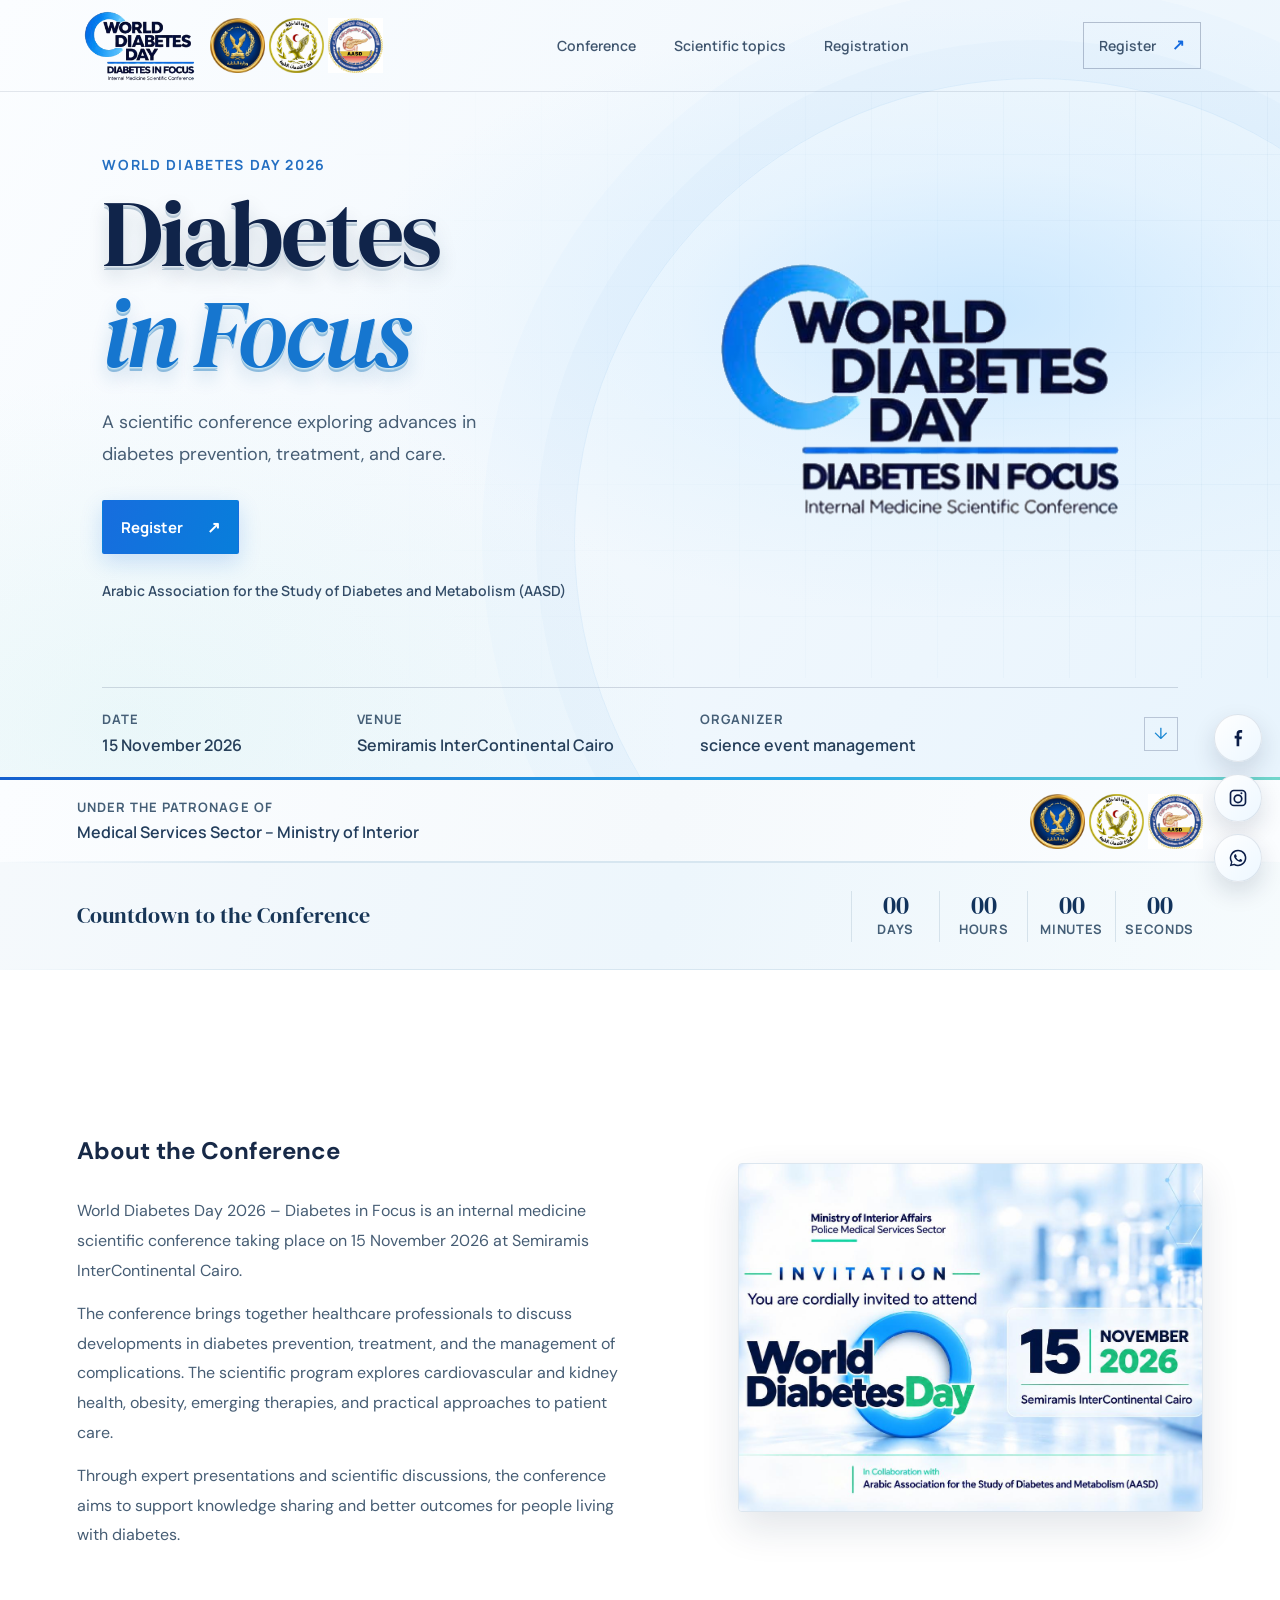
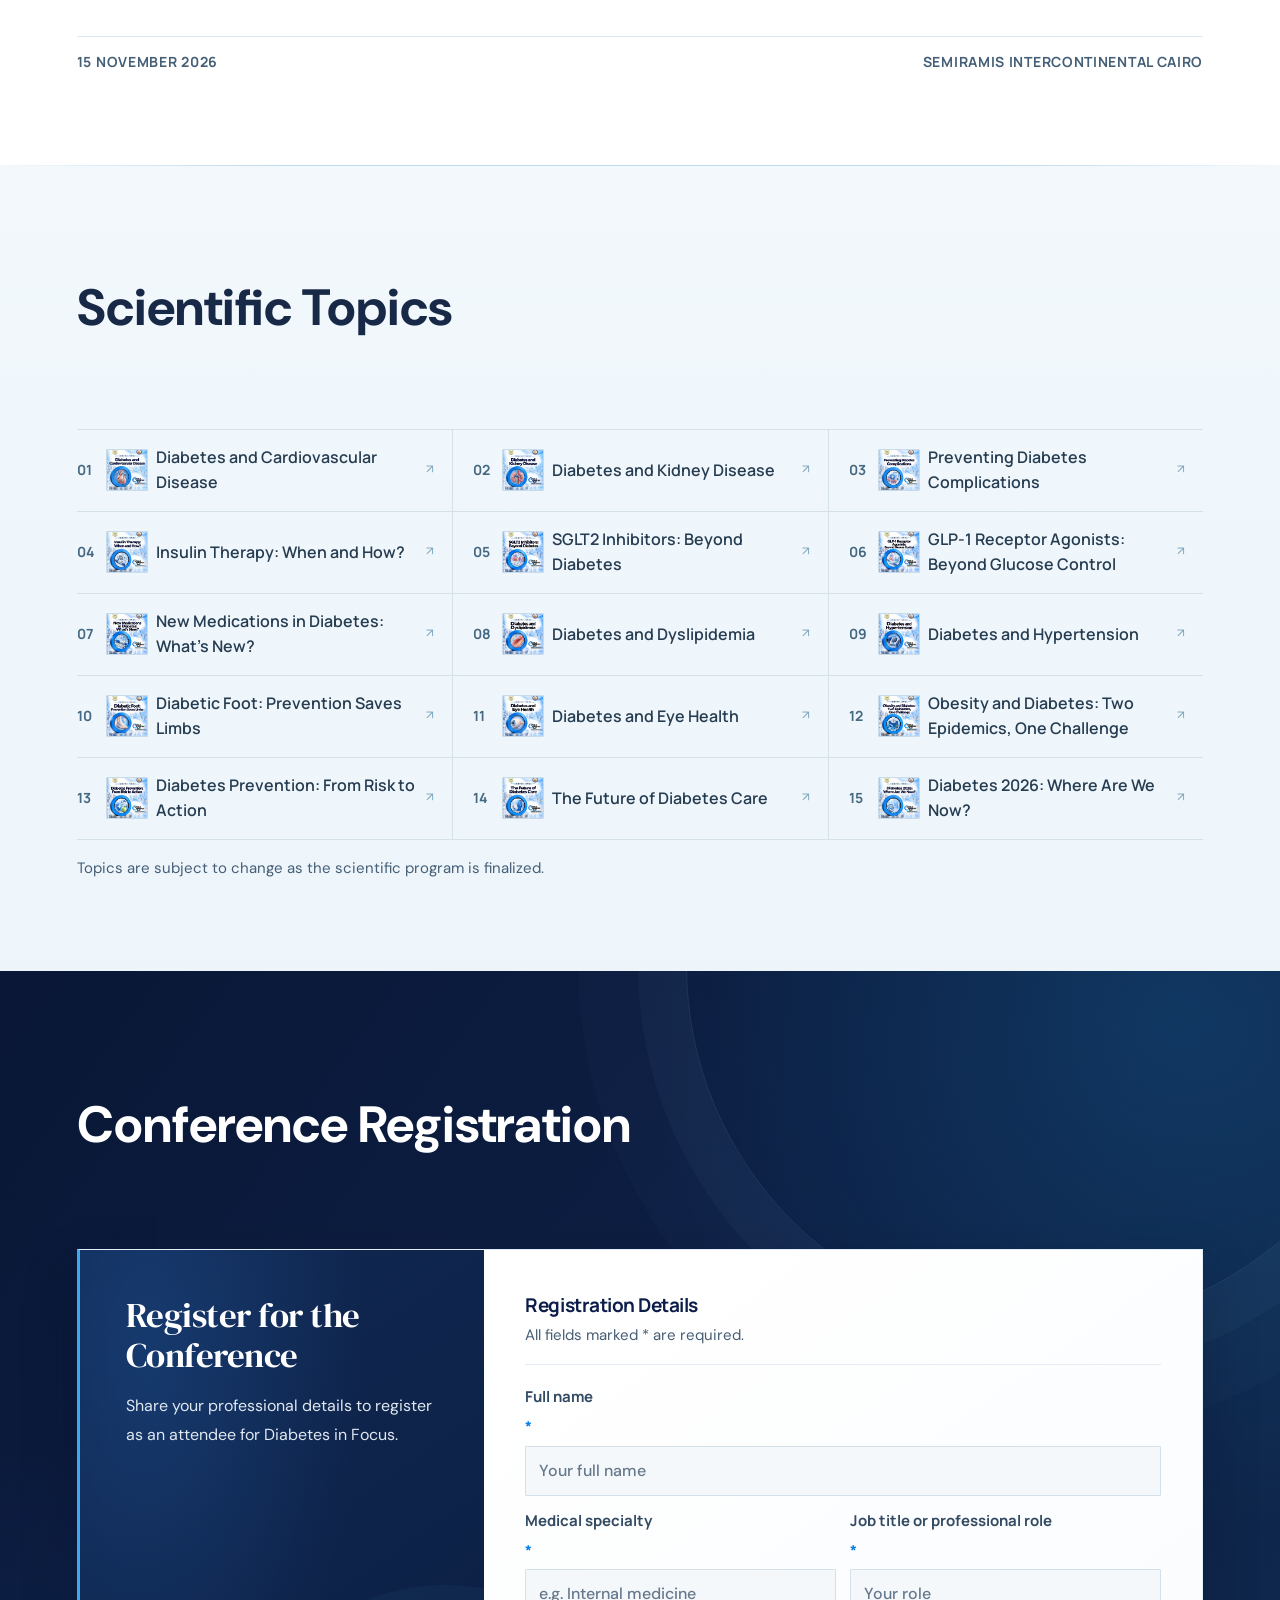
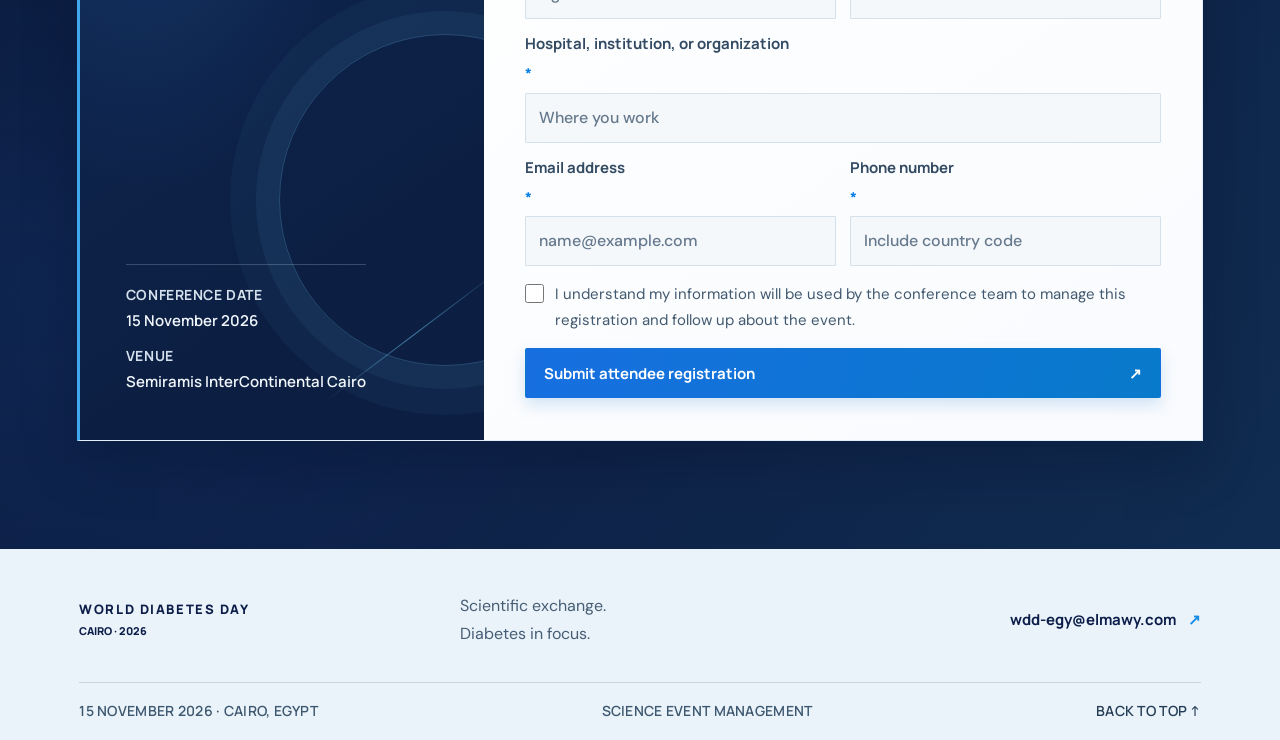
==== commit 63b46825: "Update latest changes" ====
--- a/index.html
+++ b/index.html
@@ -16,7 +16,7 @@
     <a class="skip-link" href="#main">Skip to content</a>
     <header class="site-header">
       <a class="wordmark" href="#top" aria-label="World Diabetes Day – Diabetes in Focus, Cairo 2026">
-        <img class="wordmark-logo" src="assets/conference-logo.png" alt="World Diabetes Day – Diabetes in Focus">
+        <img class="wordmark-logo" src="assets/world/diabetes-in-focus-transparent.png" alt="World Diabetes Day – Diabetes in Focus">
         <span class="ministry-marks" aria-label="Ministry of Interior Affairs and Police Medical Services Sector">
           <img src="assets/lo2/s.png" alt="Ministry of Interior Affairs">
           <img src="assets/lo2/n-cropped.png" alt="Police Medical Services Sector">
@@ -25,7 +25,7 @@
       </a>
       <nav class="main-nav" aria-label="Main navigation">
         <a href="#about">Conference</a>
-        <a href="#themes">Scientific themes</a>
+        <a href="#themes">Scientific topics</a>
         <a href="registration.html">Registration</a>
       </nav>
       <div class="header-tools">
@@ -37,15 +37,14 @@
       <section class="hero" id="top" aria-labelledby="hero-title">
         <div class="hero-grid" aria-hidden="true"></div>
         <figure class="hero-art">
-          <img src="assets/conference-logo.png" alt="World Diabetes Day – Diabetes in Focus conference logo" fetchpriority="high">
+          <img src="assets/world/diabetes-in-focus-transparent.png" alt="World Diabetes Day – Diabetes in Focus conference logo" fetchpriority="high">
         </figure>
         <div class="hero-copy">
           <p class="hero-kicker">WORLD DIABETES DAY 2026</p>
           <h1 id="hero-title">Diabetes<br><em>in Focus</em></h1>
-          <p class="hero-description">A scientific meeting for the questions shaping diabetes care in internal medicine.</p>
+          <p class="hero-description">A scientific conference exploring advances in diabetes prevention, treatment, and care.</p>
           <div class="hero-actions">
-            <a class="button button-primary" href="registration.html#attendee-registration">Register as an Attendee <span aria-hidden="true">↗</span></a>
-            <a class="button button-secondary" href="registration.html#sponsorship-inquiry">Become a Sponsor <span aria-hidden="true">↗</span></a>
+            <a class="button button-primary" href="registration.html#attendee-registration">Register <span aria-hidden="true">↗</span></a>
           </div>
           <p class="collaboration">Arabic Association for the Study of Diabetes and Metabolism (AASD)</p>
         </div>
@@ -61,7 +60,7 @@
         <div class="patronage-inner">
           <div class="patronage-copy">
             <span>UNDER THE PATRONAGE OF</span>
-            <strong>Police Medical Services Sector · Ministry of Interior Affairs</strong>
+            <strong>Medical Services Sector – Ministry of Interior</strong>
           </div>
           <span class="ministry-marks" aria-label="Ministry of Interior Affairs, Police Medical Services Sector, and Arabic Association for the Study of Diabetes and Metabolism">
             <img src="assets/lo2/s.png" alt="Ministry of Interior Affairs">
@@ -74,7 +73,7 @@
       <section class="countdown" aria-labelledby="countdown-title">
         <div class="countdown-inner">
           <div class="countdown-copy">
-            <h2 id="countdown-title">Until we meet in Cairo</h2>
+            <h2 id="countdown-title">Countdown to the Conference</h2>
           </div>
           <div class="countdown-clock" role="timer" aria-label="Time remaining until the conference begins">
             <div class="countdown-unit"><span data-countdown-days>—</span><small>Days</small></div>
@@ -105,7 +104,7 @@
       <section class="themes-section" id="themes" aria-labelledby="themes-title">
         <div class="section-wrap">
           <div class="section-heading">
-            <div><h2 id="themes-title">The field, in focus</h2></div>
+            <div><h2 id="themes-title">Scientific Topics</h2></div>
           </div>
           <ol class="theme-list">
             <li>
@@ -229,24 +228,24 @@
               <h3>Diabetes 2026: Where Are We Now?</h3><b aria-hidden="true">↗</b>
             </li>
           </ol>
-          <p class="themes-note">Scientific themes are subject to programme development.</p>
+          <p class="themes-note">Topics are subject to change as the scientific program is finalized.</p>
         </div>
       </section>
 
       <section class="registration" id="registration" aria-labelledby="registration-title">
         <div class="section-wrap registration-inner">
           <div class="section-heading registration-heading">
-            <div><h2 id="registration-title">Join the conversation</h2></div>
+            <div><h2 id="registration-title">Conference Registration</h2></div>
           </div>
           <div class="forms-grid">
             <article class="form-panel attendee-panel" id="attendee-form">
               <aside class="journey-aside">
-                <h3>Bring your clinical perspective</h3>
+                <h3>Register for the Conference</h3>
                 <p class="journey-copy">Share your professional details to register as an attendee for Diabetes in Focus.</p>
                 <div class="journey-meta"><span>CONFERENCE DATE</span><strong>15 November 2026</strong><span>VENUE</span><strong>Semiramis InterContinental Cairo</strong></div>
               </aside>
               <div class="form-content">
-                <div class="form-panel-heading"><div><h3>Your professional details</h3><span>All fields marked * are required.</span></div></div>
+                <div class="form-panel-heading"><div><h3>Registration Details</h3><span>All fields marked * are required.</span></div></div>
                 <form data-registration-form data-kind="attendee" novalidate>
                   <div class="form-grid">
                     <label class="field field-wide">Full name <span>*</span><input name="fullName" autocomplete="name" required maxlength="120" placeholder="Your full name"><small class="field-error" aria-live="polite"></small></label>
@@ -264,31 +263,6 @@
               </div>
             </article>
 
-            <article class="form-panel sponsor-panel" id="sponsor-form">
-              <aside class="journey-aside">
-                <h3>Let's explore participation</h3>
-                <p class="journey-copy">Tell the conference team how your organization would like to discuss sponsorship.</p>
-                <div class="journey-meta"><span>CONFERENCE DATE</span><strong>15 November 2026</strong><span>VENUE</span><strong>Semiramis InterContinental Cairo</strong></div>
-              </aside>
-              <div class="form-content">
-                <div class="form-panel-heading"><div><h3>Organization contact</h3><span>Share an initial point of contact; the team will follow up.</span></div></div>
-                <form data-registration-form data-kind="sponsor" novalidate>
-                  <div class="form-grid">
-                    <label class="field field-wide">Company or organization name <span>*</span><input name="company" autocomplete="organization" required maxlength="160" placeholder="Organization name"><small class="field-error" aria-live="polite"></small></label>
-                    <label class="field">Contact person <span>*</span><input name="contactPerson" autocomplete="name" required maxlength="120" placeholder="Full name"><small class="field-error" aria-live="polite"></small></label>
-                    <label class="field">Professional title <span>*</span><input name="title" autocomplete="organization-title" required maxlength="120" placeholder="Your title"><small class="field-error" aria-live="polite"></small></label>
-                    <label class="field">Business email <span>*</span><input name="email" type="email" autocomplete="email" required maxlength="254" placeholder="name@company.com"><small class="field-error" aria-live="polite"></small></label>
-                    <label class="field">Phone number <span>*</span><input name="phone" type="tel" autocomplete="tel" required maxlength="40" placeholder="Include country code"><small class="field-error" aria-live="polite"></small></label>
-                    <label class="field field-wide">Sponsorship interest <span>*</span><select name="interest" required><option value="" selected disabled>Select an interest</option><option value="Pop-up Display">Pop-up Display</option><option value="Pop-up Display + Scientific Symposium">Pop-up Display + Scientific Symposium</option><option value="Exhibition Booth">Exhibition Booth</option><option value="Exhibition Booth + Scientific Symposium">Exhibition Booth + Scientific Symposium</option><option value="Other">Other</option></select><small class="field-error" aria-live="polite"></small></label>
-                    <label class="field field-wide">Additional message<textarea name="message" rows="3" maxlength="2000" placeholder="Anything you would like the conference team to know?"></textarea><small class="field-error" aria-live="polite"></small></label>
-                  </div>
-                  <label class="privacy-check"><input name="privacyAccepted" type="checkbox" required><span>I understand my information will be used by the conference team to respond to this inquiry.</span><small class="field-error" aria-live="polite"></small></label>
-                  <div class="form-feedback" role="status" aria-live="polite"></div>
-                  <button class="button form-submit" type="submit">Send sponsorship inquiry <span aria-hidden="true">↗</span></button>
-                  <label class="website-trap" aria-hidden="true">Website<input name="website" tabindex="-1" autocomplete="off"></label>
-                </form>
-              </div>
-            </article>
           </div>
         </div>
       </section>
@@ -306,6 +280,9 @@
       <a href="https://www.instagram.com/wdd_eg?mdxt=d3oxbHA2aHE3cWti" target="_blank" rel="noreferrer" aria-label="Instagram">
         <svg class="instagram-icon" viewBox="0 0 24 24" aria-hidden="true"><path d="M7 2h10a5 5 0 0 1 5 5v10a5 5 0 0 1-5 5H7a5 5 0 0 1-5-5V7a5 5 0 0 1 5-5Zm0 2a3 3 0 0 0-3 3v10a3 3 0 0 0 3 3h10a3 3 0 0 0 3-3V7a3 3 0 0 0-3-3H7Zm5 3.5A5.5 5.5 0 1 1 6.5 13 5.5 5.5 0 0 1 12 7.5Zm0 2A3.5 3.5 0 1 0 15.5 13 3.5 3.5 0 0 0 12 9.5Zm5.3-3.2a1.2 1.2 0 1 1-1.2-1.2 1.2 1.2 0 0 1 1.2 1.2Z"/></svg>
       </a>
+      <a class="whatsapp-link" href="https://wa.me/201095828282" target="_blank" rel="noreferrer" aria-label="WhatsApp">
+        <svg class="whatsapp-icon" viewBox="0 0 24 24" aria-hidden="true"><path d="M12.04 2a9.9 9.9 0 0 0-8.45 15.06L2.2 22l5.08-1.33A9.95 9.95 0 1 0 12.04 2Zm0 18.1a8.14 8.14 0 0 1-4.15-1.14l-.3-.18-3.02.79.81-2.94-.2-.31a8.14 8.14 0 1 1 6.86 3.78Zm4.47-6.1c-.24-.12-1.42-.7-1.64-.78-.22-.08-.38-.12-.54.12-.16.24-.62.78-.76.94-.14.16-.28.18-.52.06-.24-.12-1.01-.37-1.92-1.18-.71-.63-1.19-1.41-1.33-1.65-.14-.24-.02-.37.1-.49.11-.11.24-.28.36-.42.12-.14.16-.24.24-.4.08-.16.04-.3-.02-.42-.06-.12-.54-1.3-.74-1.78-.2-.47-.4-.4-.54-.41h-.46c-.16 0-.42.06-.64.3-.22.24-.84.82-.84 2s.86 2.32.98 2.48c.12.16 1.69 2.58 4.09 3.62.57.25 1.02.4 1.37.51.58.18 1.1.15 1.51.09.46-.07 1.42-.58 1.62-1.14.2-.56.2-1.04.14-1.14-.06-.1-.22-.16-.46-.28Z"/></svg>
+      </a>
     </div>
   </body>
 </html>
--- a/styles.css
+++ b/styles.css
@@ -16,7 +16,7 @@
 
 * { box-sizing: border-box; }
 html { scroll-behavior: smooth; scroll-padding-top: 92px; }
-body { margin: 0; color: var(--ink); background: var(--white); font-family: 'DM Sans', 'Avenir Next', sans-serif; font-size: 15px; line-height: 1.65; -webkit-font-smoothing: antialiased; }
+body { margin: 0; color: var(--ink); background: var(--white); font-family: 'DM Sans', 'Avenir Next', sans-serif; font-size: 16px; line-height: 1.65; -webkit-font-smoothing: antialiased; }
 a { color: inherit; }
 button, input, select, textarea { font: inherit; }
 ::selection { color: var(--white); background: var(--blue); }
@@ -27,10 +27,13 @@
 .social-floating { position: fixed; right: 18px; bottom: 18px; z-index: 25; display: flex; flex-direction: column; gap: 12px; }
 .social-floating a { display: inline-flex; width: 48px; height: 48px; align-items: center; justify-content: center; border-radius: 50%; background: linear-gradient(135deg, #fff 0%, #edf7ff 100%); border: 1px solid rgb(12 29 72 / 10%); box-shadow: 0 10px 24px rgb(17 31 55 / 14%); color: var(--navy); text-decoration: none; transition: transform .2s ease, box-shadow .2s ease, border-color .2s ease, color .2s ease; animation: socialFloat 3s ease-in-out infinite; }
 .social-floating a:nth-child(2) { animation-delay: .2s; }
+.social-floating a:nth-child(3) { animation-delay: .4s; }
 .social-floating a:hover { transform: translateY(-4px) scale(1.04); border-color: rgb(18 105 223 / 35%); box-shadow: 0 14px 24px rgb(17 31 55 / 18%); color: var(--blue); }
+.social-floating .whatsapp-link:hover { border-color: rgb(37 211 102 / 45%); color: #168c49; }
 .social-floating svg { display: block; width: 20px; height: 20px; }
 .social-floating .facebook-icon { fill: currentColor; }
 .social-floating .instagram-icon { fill: currentColor; }
+.social-floating .whatsapp-icon { fill: currentColor; }
 @keyframes socialFloat {
   0%, 100% { transform: translateY(0); }
   50% { transform: translateY(-4px); }
@@ -41,7 +44,7 @@
 .ministry-marks { display: inline-flex; align-items: center; gap: 4px; }
 .ministry-marks img { display: block; width: 55px; height: 55px; object-fit: contain; }
 .main-nav { display: flex; gap: clamp(22px, 3vw, 48px); align-items: center; }
-.main-nav a, .header-action { color: #40566f; text-decoration: none; font: 600 13px/1.5 var(--sans); transition: color .2s ease; }
+.main-nav a, .header-action { color: #40566f; text-decoration: none; font: 600 14px/1.5 var(--sans); transition: color .2s ease; }
 .main-nav a:hover, .header-action:hover { color: var(--blue); }
 .header-tools { display: inline-flex; align-items: center; }
 .header-action { display: inline-flex; align-items: center; gap: 16px; padding: 11px 15px; border: 1px solid rgb(11 29 72 / 25%); transition: background .2s ease, border-color .2s ease, color .2s ease; }
@@ -53,26 +56,24 @@
 .hero::after { position: absolute; right: 0; bottom: 0; left: 0; height: 3px; background: linear-gradient(90deg, #135fce 0%, #26a9e9 63%, #72d6cb 100%); content: ''; }
 .hero-grid { position: absolute; inset: 92px 0 102px; background-image: linear-gradient(rgb(37 113 173 / 4%) 1px, transparent 1px), linear-gradient(90deg, rgb(37 113 173 / 4%) 1px, transparent 1px); background-position: center; background-size: 66px 66px; mask-image: linear-gradient(90deg, transparent 24%, #000 100%); pointer-events: none; }
 .hero-copy { position: relative; z-index: 1; max-width: 600px; grid-column: 1; grid-row: 1; align-self: center; padding: 4px 0 25px; animation: reveal .75s both; }
-.hero-kicker { margin: 0 0 12px; color: #246fc2; font: 700 13px/1.5 var(--sans); letter-spacing: .12em; }
+.hero-kicker { margin: 0 0 12px; color: #246fc2; font: 700 14px/1.5 var(--sans); letter-spacing: .12em; }
 .hero h1 { margin: 0; color: #10244a; font: 400 clamp(69px, 7.35vw, 99px)/.99 var(--serif); letter-spacing: -.035em; text-shadow: 0 1px 0 #dbe5ed, 0 2px 0 #c8d6e2, 0 4px 0 #b3c5d4, 0 10px 19px rgb(20 48 78 / 17%); }
 .hero h1 em { display: inline-block; margin-top: 3px; color: #1676cf; font: italic 400 clamp(70px, 7.5vw, 101px)/1.04 var(--serif); letter-spacing: -.035em; text-shadow: 0 1px 0 #c6e2f1, 0 2px 0 #a9d0e6, 0 4px 0 #8dbbdd, 0 10px 19px rgb(18 94 160 / 20%); }
-.hero-description { max-width: 430px; margin: 23px 0 16px; color: #465d74; font-size: 16px; line-height: 1.8; }
+.hero-description { max-width: 430px; margin: 23px 0 16px; color: #465d74; font-size: 18px; line-height: 1.8; }
 .hero-actions { display: flex; flex-wrap: wrap; gap: 12px; margin-top: 30px; }
-.button { display: inline-flex; min-height: 54px; align-items: center; justify-content: space-between; gap: 24px; padding: 0 18px; border: 1px solid transparent; border-radius: 2px; cursor: pointer; text-decoration: none; font: 700 14px/1.4 var(--sans); transition: background .2s ease, border-color .2s ease, box-shadow .2s ease, transform .2s ease; }
+.button { display: inline-flex; min-height: 54px; align-items: center; justify-content: space-between; gap: 24px; padding: 0 18px; border: 1px solid transparent; border-radius: 2px; cursor: pointer; text-decoration: none; font: 700 15px/1.4 var(--sans); transition: background .2s ease, border-color .2s ease, box-shadow .2s ease, transform .2s ease; }
 .button:hover { transform: translateY(-2px); }
 .button:active { transform: translateY(0); }
 .button-primary { background: linear-gradient(108deg, #176dde, #087edb); box-shadow: 0 8px 22px rgb(18 105 223 / 19%); color: var(--white); }
 .button-primary:hover { background: linear-gradient(108deg, #115dc4, #086dbe); box-shadow: 0 11px 26px rgb(18 105 223 / 26%); }
-.button-primary span, .button-secondary span { font-size: 16px; }
-.button-secondary { border-color: rgb(11 29 72 / 25%); background: rgb(255 255 255 / 48%); color: var(--navy); }
-.button-secondary:hover { border-color: #458bc8; background: #fff; }
-.collaboration { max-width: 470px; margin: 25px 0 0; color: #344d68; font: 600 12px/1.7 var(--sans); }
+.button-primary span { font-size: 16px; }
+.collaboration { max-width: 470px; margin: 25px 0 0; color: #344d68; font: 600 14px/1.7 var(--sans); }
 
 .hero-art { position: relative; z-index: 1; width: min(100%, 404px); grid-column: 2; grid-row: 1; align-self: center; justify-self: center; margin: 0; animation: reveal .8s .1s both; }
 .hero-art img { display: block; width: 100%; height: auto; object-fit: contain; }
 .hero-bottom { position: absolute; right: 8vw; bottom: 0; left: 8vw; display: grid; min-height: 93px; grid-template-columns: .85fr 1.18fr 1.55fr auto; align-items: center; gap: 24px; border-top: 1px solid rgb(11 29 72 / 15%); }
-.hero-bottom div span { display: block; margin-bottom: 5px; color: #455f77; font: 700 12px/1.4 var(--sans); letter-spacing: .06em; }
-.hero-bottom div strong { display: block; color: #263f5a; font: 600 14px/1.55 var(--sans); }
+.hero-bottom div span { display: block; margin-bottom: 5px; color: #455f77; font: 700 13px/1.4 var(--sans); letter-spacing: .06em; }
+.hero-bottom div strong { display: block; color: #263f5a; font: 600 16px/1.55 var(--sans); }
 .scroll-cue { display: grid; width: 34px; height: 34px; align-items: center; justify-content: center; border: 1px solid rgb(11 29 72 / 22%); color: #1685d2; text-decoration: none; transition: border-color .2s ease, background .2s ease; }
 .scroll-cue:hover { border-color: #1685d2; background: rgb(22 133 210 / 6%); }
 
@@ -80,8 +81,8 @@
 .patronage::after { position: absolute; right: 0; bottom: 0; left: 0; height: 1px; background: linear-gradient(90deg, transparent, #d7e6f0 20%, #d7e6f0 80%, transparent); content: ''; }
 .patronage-inner { display: flex; width: min(1180px, calc(100% - 12vw)); min-height: 82px; align-items: center; justify-content: space-between; gap: 28px; margin: 0 auto; }
 .patronage-copy { display: flex; min-width: 0; flex-direction: column; gap: 3px; }
-.patronage-copy > span { color: #455f77; font: 700 12px/1.55 var(--sans); letter-spacing: .08em; }
-.patronage-copy > strong { color: #223d5c; font: 600 14px/1.6 var(--sans); }
+.patronage-copy > span { color: #455f77; font: 700 13px/1.55 var(--sans); letter-spacing: .08em; }
+.patronage-copy > strong { color: #223d5c; font: 600 16px/1.6 var(--sans); }
 .patronage .ministry-marks { flex: 0 0 auto; }
 
 .countdown { position: relative; background: linear-gradient(105deg, #f5f9fc, #edf6fc 52%, #f6fbfd); }
@@ -93,14 +94,16 @@
 .countdown-clock { display: grid; grid-template-columns: repeat(4, minmax(69px, 88px)); }
 .countdown-unit { display: flex; min-height: 51px; flex-direction: column; align-items: center; justify-content: center; gap: 1px; border-left: 1px solid #d5e2eb; }
 .countdown-unit > span { color: #12335c; font: 400 26px/.98 var(--serif); font-variant-numeric: tabular-nums; }
-.countdown-unit > small { color: #455f77; font: 700 12px/1.55 var(--sans); letter-spacing: .05em; text-transform: uppercase; }
+.countdown-unit > small { color: #455f77; font: 700 13px/1.55 var(--sans); letter-spacing: .05em; text-transform: uppercase; }
 
 .section-wrap { width: min(1180px, calc(100% - 12vw)); margin: 0 auto; }
 .intro { padding-top: 116px; padding-bottom: 92px; }
 .intro-content { display: grid; grid-template-columns: 1fr .83fr; gap: 9%; margin-top: 25px; }
 .intro-copy { padding-top: 6px; color: #465d74; font-size: 16px; line-height: 1.85; }
 .intro-copy p { margin: 0 0 14px; }
-.intro-rule { display: flex; justify-content: space-between; margin-top: 72px; padding-top: 14px; border-top: 1px solid var(--line); color: #455f77; font: 700 12px/1.6 var(--sans); letter-spacing: .05em; }
+.intro-visual { align-self: center; width: 100%; aspect-ratio: 4 / 3; margin: 0; overflow: hidden; border: 1px solid #dce6ef; border-radius: 4px; background: #f1f7fc; box-shadow: 0 16px 38px rgb(17 45 73 / 12%); }
+.intro-visual img { display: block; width: 100%; height: 100%; object-fit: cover; object-position: center; }
+.intro-rule { display: flex; justify-content: space-between; margin-top: 72px; padding-top: 14px; border-top: 1px solid var(--line); color: #455f77; font: 700 14px/1.6 var(--sans); letter-spacing: .05em; }
 
 .themes-section { position: relative; padding: 88px 0 90px; background: linear-gradient(180deg, #f2f8fc 0%, #edf5fb 100%); }
 .themes-section::before { position: absolute; top: 0; right: 0; left: 0; height: 1px; background: linear-gradient(90deg, transparent, #bdd9ec 22%, #bdd9ec 78%, transparent); content: ''; }
@@ -111,7 +114,7 @@
 .theme-list li:hover { background: rgb(255 255 255 / 55%); }
 .theme-list li:nth-child(3n + 2), .theme-list li:nth-child(3n + 3) { padding-left: 20px; border-left: 1px solid #d5e1e9; }
 .theme-list li:hover, .theme-list li:focus-within { z-index: 2; }
-.theme-list li > span:first-child { color: #456982; font: 700 12px/1.45 var(--sans); }
+.theme-list li > span:first-child { color: #456982; font: 700 14px/1.45 var(--sans); }
 .theme-image-trigger { position: relative; display: block; width: 42px; height: 42px; padding: 0; overflow: visible; border: 1px solid #c9dbe9; border-radius: 1px; background: #e8f1f8; cursor: zoom-in; }
 .theme-image-trigger > img { display: block; width: 100%; height: 100%; object-fit: cover; object-position: 50% 52%; }
 .theme-image-trigger:hover, .theme-image-trigger[aria-expanded="true"] { border-color: #468bc0; }
@@ -119,9 +122,9 @@
 .theme-preview-backdrop { position: absolute; inset: 0; background: rgb(7 19 40 / 73%); backdrop-filter: blur(3px); pointer-events: auto; }
 .theme-preview > img { position: relative; z-index: 1; display: block; width: auto; height: auto; max-width: min(520px, calc(100vw - 36px)); max-height: min(88vh, 900px); object-fit: contain; box-shadow: 0 24px 80px rgb(0 0 0 / 38%); }
 .theme-image-trigger[aria-expanded="true"] .theme-preview { visibility: visible; opacity: 1; pointer-events: auto; }
-.theme-list h3 { margin: 0; color: #263c50; font: 600 14px/1.6 var(--sans); }
+.theme-list h3 { margin: 0; color: #263c50; font: 600 16px/1.6 var(--sans); }
 .theme-list b { color: #78a3b9; font-size: 12px; font-weight: 400; }
-.themes-note { margin: 16px 0 0; color: #455f77; font-size: 13px; line-height: 1.65; }
+.themes-note { margin: 16px 0 0; color: #455f77; font-size: 15px; line-height: 1.65; }
 
 .registration { position: relative; overflow: hidden; padding: 99px 0 108px; background: radial-gradient(ellipse at 92% 4%, rgb(32 169 232 / 17%), transparent 32%), radial-gradient(ellipse at 2% 78%, rgb(28 91 179 / 14%), transparent 34%), linear-gradient(126deg, #0a1736 0%, #0d2046 54%, #102c50 100%); }
 .registration::before { position: absolute; top: -31%; right: -10%; width: min(58vw, 720px); aspect-ratio: 1; border: 1px solid rgb(153 209 243 / 12%); border-radius: 50%; box-shadow: 0 0 0 48px rgb(153 209 243 / 3%), 0 0 0 108px rgb(153 209 243 / 2%); content: ''; pointer-events: none; }
@@ -131,49 +134,42 @@
 .forms-grid { display: grid; grid-template-columns: 1fr; gap: 19px; align-items: start; }
 .form-panel { display: grid; min-width: 0; grid-template-columns: minmax(255px, .72fr) minmax(0, 1.28fr); padding: 0; overflow: hidden; border: 1px solid rgb(174 210 238 / 35%); border-left: 3px solid #40a9ee; background: #fff; box-shadow: 0 22px 52px rgb(1 12 34 / 24%); transition: box-shadow .25s ease, transform .25s ease; }
 .form-panel:hover { transform: translateY(-2px); box-shadow: 0 28px 60px rgb(1 12 34 / 30%); }
-.sponsor-panel { border-left-color: #72d6cb; }
 .journey-aside { position: relative; display: flex; min-height: 100%; flex-direction: column; align-items: flex-start; padding: clamp(29px, 3.6vw, 48px); overflow: hidden; background: radial-gradient(ellipse at 17% 13%, rgb(43 113 198 / 26%), transparent 45%), linear-gradient(145deg, #102852 0%, #0c1f43 75%); color: var(--white); }
 .journey-aside::before { position: absolute; right: -127px; bottom: 74px; width: 330px; aspect-ratio: 1; border: 1px solid rgb(115 198 243 / 25%); border-radius: 50%; box-shadow: 0 0 0 23px rgb(115 198 243 / 6%), 0 0 0 49px rgb(115 198 243 / 4%); content: ''; }
 .journey-aside::after { position: absolute; right: -39px; bottom: 104px; width: 220px; height: 1px; background: linear-gradient(90deg, transparent, rgb(112 200 243 / 55%), transparent); content: ''; transform: rotate(-37deg); }
-.sponsor-panel .journey-aside { background: radial-gradient(ellipse at 17% 13%, rgb(35 127 171 / 24%), transparent 45%), linear-gradient(145deg, #142c4c 0%, #0d203a 75%); }
 .journey-aside h3 { position: relative; z-index: 1; max-width: 320px; margin: 0; color: #fff; font: 400 35px/1.13 var(--serif); letter-spacing: -.015em; }
-.journey-copy { position: relative; z-index: 1; max-width: 325px; margin: 17px 0 30px; color: #e0e8f1; font-size: 15px; line-height: 1.8; }
+.journey-copy { position: relative; z-index: 1; max-width: 325px; margin: 17px 0 30px; color: #e0e8f1; font-size: 16px; line-height: 1.8; }
 .journey-meta { position: relative; z-index: 1; display: grid; gap: 4px; margin-top: auto; padding-top: 19px; border-top: 1px solid rgb(197 222 241 / 23%); }
-.journey-meta span { margin-top: 8px; color: #d4e0ec; font: 700 12px/1.5 var(--sans); letter-spacing: .04em; }
+.journey-meta span { margin-top: 8px; color: #d4e0ec; font: 700 14px/1.5 var(--sans); letter-spacing: .04em; }
 .journey-meta span:first-child { margin-top: 0; }
-.journey-meta strong { color: #f1f6fb; font: 600 14px/1.6 var(--sans); }
+.journey-meta strong { color: #f1f6fb; font: 600 15px/1.6 var(--sans); }
 .form-content { min-width: 0; padding: clamp(26px, 3.25vw, 43px); background: linear-gradient(145deg, #fff 5%, #f9fbfe 100%); }
 .form-panel-heading { display: flex; align-items: center; justify-content: space-between; margin-bottom: 20px; padding-bottom: 17px; border-bottom: 1px solid #e4ebf2; }
-.form-panel-heading h3 { margin: 0; color: var(--navy); font: 700 18px/1.4 var(--sans); letter-spacing: -.025em; }
-.form-panel-heading > div > span { display: block; margin-top: 5px; color: #465d74; font-size: 14px; line-height: 1.6; }
+.form-panel-heading h3 { margin: 0; color: var(--navy); font: 700 19px/1.4 var(--sans); letter-spacing: -.025em; }
+.form-panel-heading > div > span { display: block; margin-top: 5px; color: #465d74; font-size: 15px; line-height: 1.6; }
 .form-grid { display: grid; grid-template-columns: 1fr 1fr; gap: 13px 14px; }
-.field { display: flex; min-width: 0; flex-direction: column; gap: 7px; color: #334a63; font: 700 14px/1.55 var(--sans); }
+.field { display: flex; min-width: 0; flex-direction: column; gap: 7px; color: #334a63; font: 700 15px/1.55 var(--sans); }
 .field > span { color: #087fe8; }
-.sponsor-panel .field > span { color: #228f88; }
 .field-wide { grid-column: 1 / -1; }
 .field input, .field select, .field textarea { width: 100%; min-height: 50px; padding: 11px 13px; border: 1px solid #d4e0ea; border-radius: 1px; background: #f5f8fb; color: var(--ink); font: 500 16px/1.5 'DM Sans', sans-serif; outline: none; transition: border-color .18s ease, background .18s ease, box-shadow .18s ease; }
 .field textarea { min-height: 76px; resize: vertical; }
 .field input::placeholder, .field textarea::placeholder { color: #65788c; opacity: 1; }
 .field input:hover, .field select:hover, .field textarea:hover { border-color: #aebfd0; background: #fff; }
 .field input:focus, .field select:focus, .field textarea:focus { border-color: #3689dc; background: #fff; box-shadow: 0 0 0 3px rgb(18 105 223 / 11%); }
-.sponsor-panel .field input:focus, .sponsor-panel .field select:focus, .sponsor-panel .field textarea:focus { border-color: #32978f; box-shadow: 0 0 0 3px rgb(50 151 143 / 11%); }
 .field [aria-invalid="true"], .privacy-check [aria-invalid="true"] { border-color: #c93348; }
 .field [aria-invalid="true"]:focus, .privacy-check [aria-invalid="true"]:focus { box-shadow: 0 0 0 3px rgb(201 51 72 / 12%); }
-.field-error { min-height: 0; color: #ae263a; font: 500 14px/1.6 'DM Sans', sans-serif; }
+.field-error { min-height: 0; color: #ae263a; font: 500 15px/1.6 'DM Sans', sans-serif; }
 .field-error:empty { display: none; }
-.privacy-check { display: grid; grid-template-columns: 19px minmax(0, 1fr); align-items: start; gap: 3px 11px; margin: 16px 0 0; color: #425970; font-size: 14px; line-height: 1.7; }
+.privacy-check { display: grid; grid-template-columns: 19px minmax(0, 1fr); align-items: start; gap: 3px 11px; margin: 16px 0 0; color: #425970; font-size: 15px; line-height: 1.7; }
 .privacy-check input { width: 19px; height: 19px; grid-column: 1; margin: 2px 0 0; accent-color: var(--blue); }
-.sponsor-panel .privacy-check input { accent-color: #238d87; }
 .privacy-check > span, .privacy-check .field-error { grid-column: 2; }
-.form-feedback { min-height: 0; margin-top: 11px; font-size: 14px; line-height: 1.7; }
+.form-feedback { min-height: 0; margin-top: 11px; font-size: 15px; line-height: 1.7; }
 .form-feedback:empty { display: none; }
 .form-feedback[data-state="error"] { padding: 10px 12px; border-left: 2px solid #c93348; background: #fff1f2; color: #972739; }
 .form-feedback[data-state="success"] { padding: 11px 13px; border-left: 2px solid #29896d; background: #edf8f3; color: #17694f; }
 .form-feedback[data-state="warning"] { padding: 11px 13px; border-left: 2px solid #bb8522; background: #fff7e8; color: #715316; }
 .form-submit { width: 100%; min-height: 50px; margin-top: 15px; background: linear-gradient(105deg, #176fe0, #087acb); box-shadow: 0 7px 16px rgb(8 105 195 / 17%); color: var(--white); }
 .form-submit:hover { background: linear-gradient(105deg, #115fc8, #086ab6); box-shadow: 0 10px 21px rgb(8 105 195 / 23%); }
-.sponsor-panel .form-submit { background: linear-gradient(105deg, #167a91, #136486); box-shadow: 0 7px 16px rgb(19 100 134 / 18%); }
-.sponsor-panel .form-submit:hover { background: linear-gradient(105deg, #126b80, #105672); }
 .form-submit:disabled { cursor: wait; opacity: .75; transform: none; }
 .button-spinner { display: inline-flex; align-items: center; gap: 11px; }
 .button-spinner::before { width: 13px; height: 13px; border: 2px solid rgb(255 255 255 / 38%); border-top-color: #fff; border-radius: 50%; content: ''; animation: spin .7s linear infinite; }
@@ -181,13 +177,13 @@
 
 .site-footer { padding: 43px 6.2vw 0; background: #eaf3fa; color: var(--navy); }
 .footer-top { display: grid; grid-template-columns: 1fr 1fr 1fr; align-items: center; gap: 20px; padding-bottom: 34px; }
-.footer-wordmark { flex-direction: column; align-items: flex-start; gap: 4px; justify-self: start; font: 800 12px/1.5 var(--sans); }
+.footer-wordmark { flex-direction: column; align-items: flex-start; gap: 4px; justify-self: start; font: 800 13px/1.5 var(--sans); }
 .footer-wordmark .wordmark-name { letter-spacing: .12em; }
-.footer-top > p { margin: 0; color: #465d74; font-size: 14px; line-height: 1.75; }
+.footer-top > p { margin: 0; color: #465d74; font-size: 16px; line-height: 1.75; }
 .footer-contact { justify-self: end; }
-.footer-contact a { color: var(--navy); text-decoration: none; font: 700 13px/1.55 var(--sans); }
+.footer-contact a { color: var(--navy); text-decoration: none; font: 700 15px/1.55 var(--sans); }
 .footer-contact b { margin-left: 9px; color: #168be5; font-size: 15px; }
-.footer-bottom { display: flex; min-height: 58px; align-items: center; justify-content: space-between; gap: 15px; border-top: 1px solid rgb(16 26 69 / 14%); color: #3e5870; font: 600 12px/1.6 var(--sans); letter-spacing: .02em; }
+.footer-bottom { display: flex; min-height: 58px; align-items: center; justify-content: space-between; gap: 15px; border-top: 1px solid rgb(16 26 69 / 14%); color: #3e5870; font: 600 14px/1.6 var(--sans); letter-spacing: .02em; }
 .footer-bottom a { color: #253d56; text-decoration: none; }
 .footer-bottom a:hover, .footer-contact a:hover { color: var(--blue); }
 
@@ -200,7 +196,7 @@
   .wordmark-logo { width: 104px; }
   .ministry-marks img { width: 42px; height: 42px; }
   .main-nav { gap: 16px; }
-  .main-nav a, .header-action { font-size: 12px; }
+  .main-nav a, .header-action { font-size: 13px; }
   .hero { min-height: 730px; padding: 122px 5vw 118px; }
   .hero h1 { font-size: clamp(65px, 8vw, 79px); }
   .hero h1 em { font-size: clamp(67px, 8.3vw, 82px); }
@@ -227,38 +223,38 @@
   .ministry-marks { gap: 3px; }
   .ministry-marks img { width: 28px; height: 28px; }
   .main-nav { display: none; }
-  .header-action { gap: 8px; padding: 8px 10px; font-size: 12px; }
+  .header-action { gap: 8px; padding: 8px 10px; font-size: 14px; }
   .hero { display: flex; min-height: 0; flex-direction: column; align-items: stretch; padding: 101px 24px 0; }
   .hero-copy { padding-bottom: 0; }
-  .hero-kicker { font-size: 12px; }
+  .hero-kicker { font-size: 13px; }
   .hero h1 { font-size: clamp(57px, 12vw, 72px); }
   .hero h1 em { font-size: clamp(59px, 12.4vw, 74px); }
-  .hero-description { max-width: 360px; margin-top: 17px; font-size: 14px; }
+  .hero-description { max-width: 360px; margin-top: 17px; font-size: 16px; }
   .hero-actions { gap: 9px; margin-top: 22px; }
-  .button { min-height: 50px; gap: 13px; padding: 0 12px; font-size: 13px; }
-  .collaboration { margin-top: 17px; font-size: 13px; }
+  .button { min-height: 50px; gap: 13px; padding: 0 12px; font-size: 15px; }
+  .collaboration { margin-top: 17px; font-size: 14px; }
   .hero-art { width: min(72vw, 300px); align-self: center; margin: 21px auto 19px; }
   .hero-bottom { position: relative; right: auto; bottom: auto; left: auto; min-height: 122px; grid-template-columns: 1fr 1fr auto; gap: 12px 9px; padding: 16px 0; }
   .hero-bottom div:nth-child(3) { grid-column: 1 / 3; }
-  .hero-bottom div strong { max-width: 260px; font-size: 12px; line-height: 1.6; }
-  .hero-bottom div span { font-size: 12px; }
+  .hero-bottom div strong { max-width: 260px; font-size: 14px; line-height: 1.6; }
+  .hero-bottom div span { font-size: 13px; }
   .scroll-cue { grid-column: 3; grid-row: 1 / 3; }
   .patronage-inner { width: calc(100% - 44px); min-height: 72px; gap: 12px; }
-  .patronage-copy > strong { max-width: 300px; font-size: 13px; line-height: 1.6; }
-  .patronage-copy > span { font-size: 12px; }
+  .patronage-copy > strong { max-width: 300px; font-size: 15px; line-height: 1.6; }
+  .patronage-copy > span { font-size: 13px; }
   .countdown-inner { width: calc(100% - 44px); min-height: 0; flex-direction: column; align-items: flex-start; gap: 15px; padding: 19px 0 18px; }
-  .countdown-copy h2 { font-size: 18px; }
+  .countdown-copy h2 { font-size: 20px; }
   .countdown-clock { width: 100%; grid-template-columns: repeat(4, minmax(0, 1fr)); }
   .countdown-unit { min-height: 43px; }
   .countdown-unit:first-child { align-items: flex-start; border-left: 0; }
   .countdown-unit > span { font-size: 22px; }
-  .countdown-unit > small { font-size: 12px; }
+  .countdown-unit > small { font-size: 13px; }
   .section-wrap { width: calc(100% - 44px); }
   .intro { padding-top: 73px; padding-bottom: 64px; }
   .intro-content { grid-template-columns: 1fr; gap: 20px; margin-top: 19px; }
   .intro h2 { font-size: 45px; }
-  .intro-copy { font-size: 14px; }
-  .intro-rule { gap: 14px; margin-top: 40px; font-size: 12px; letter-spacing: 0; }
+  .intro-copy { font-size: 16px; }
+  .intro-rule { gap: 14px; margin-top: 40px; font-size: 13px; letter-spacing: 0; }
   .intro-rule span:last-child { text-align: right; }
   .themes-section { padding: 63px 0 61px; }
   .section-heading { align-items: flex-start; gap: 14px; margin-bottom: 25px; }
@@ -266,32 +262,32 @@
   .theme-list { grid-template-columns: 1fr; }
   .theme-list li:nth-child(n) { min-height: 67px; grid-template-columns: 24px 44px minmax(0, 1fr) 14px; gap: 9px; padding: 9px 0; border-left: 0; }
   .theme-image-trigger { width: 44px; height: 44px; }
-  .theme-list h3 { font-size: 14px; }
+  .theme-list h3 { font-size: 15px; }
   .registration { padding: 66px 0 72px; }
   .registration-heading { display: block; }
   .forms-grid { grid-template-columns: 1fr; gap: 14px; }
   .form-panel { grid-template-columns: 1fr; }
   .journey-aside { min-height: 0; padding: 25px 23px 21px; border-bottom: 1px solid rgb(197 222 241 / 22%); }
   .journey-aside h3 { max-width: 470px; font-size: 30px; }
-  .journey-copy { max-width: 500px; margin: 9px 0 17px; font-size: 14px; }
+  .journey-copy { max-width: 500px; margin: 9px 0 17px; font-size: 16px; }
   .journey-meta { grid-template-columns: auto 1fr auto 1.25fr; align-items: center; gap: 5px 9px; width: 100%; padding-top: 12px; }
   .journey-meta span, .journey-meta span:first-child { margin: 0; }
-  .journey-meta span { font-size: 12px; }
-  .journey-meta strong { font-size: 12px; }
+  .journey-meta span { font-size: 13px; }
+  .journey-meta strong { font-size: 14px; }
   .journey-aside::before { right: -160px; bottom: 4px; width: 270px; }
   .journey-aside::after { bottom: 37px; }
   .form-content { padding: 23px 21px; }
   .form-panel-heading { margin-bottom: 18px; }
   .form-grid { grid-template-columns: 1fr; gap: 11px; }
-  .field { font-size: 12px; }
+  .field { font-size: 15px; }
   .field input, .field select, .field textarea { min-height: 48px; font-size: 16px; }
   .field textarea { min-height: 72px; }
-  .privacy-check { font-size: 12px; }
+  .privacy-check { font-size: 14px; }
   .site-footer { padding: 32px 22px 0; }
   .footer-top { grid-template-columns: 1fr 1fr; gap: 19px; padding-bottom: 25px; }
   .footer-top > p { justify-self: end; text-align: right; }
   .footer-contact { grid-column: 1 / -1; justify-self: start; }
-  .footer-bottom { flex-wrap: wrap; justify-content: space-between; gap: 9px 14px; padding: 13px 0; font-size: 12px; }
+  .footer-bottom { flex-wrap: wrap; justify-content: space-between; gap: 9px 14px; padding: 13px 0; font-size: 13px; }
   .footer-bottom span:nth-child(2) { order: 1; width: 100%; }
 }
 
@@ -301,13 +297,13 @@
   .ministry-marks img { width: 22px; height: 22px; }
   .hero { padding-right: 19px; padding-left: 19px; }
   .patronage-inner { width: calc(100% - 38px); gap: 8px; }
-  .patronage-copy > strong { font-size: 12px; }
+  .patronage-copy > strong { font-size: 14px; }
   .countdown-inner { width: calc(100% - 38px); }
   .hero-actions { align-items: stretch; flex-direction: column; width: min(100%, 280px); }
   .hero-actions .button { width: 100%; }
   .hero-art { width: min(76vw, 280px); }
   .hero-bottom { grid-template-columns: 1fr 1fr auto; }
-  .hero-bottom div strong { font-size: 12px; }
+  .hero-bottom div strong { font-size: 13px; }
   .section-wrap { width: calc(100% - 38px); }
   .section-heading { display: block; }
   .journey-meta { grid-template-columns: 1fr; gap: 3px; }
@@ -319,7 +315,7 @@
 body.registration-page .registration { padding-top: 66px; }
 body.registration-page .registration-heading { margin-bottom: 12px; }
 body.registration-page .registration-heading h1 { margin: 0; color: #fff; font: 400 clamp(38px, 5vw, 58px)/1.12 var(--serif); letter-spacing: -.025em; }
-body.registration-page .registration-intro { max-width: 720px; margin: 0 0 34px; color: #e0e9f3; font-size: 16px; line-height: 1.8; }
+body.registration-page .registration-intro { max-width: 720px; margin: 0 0 34px; color: #e0e9f3; font-size: 18px; line-height: 1.8; }
 body.registration-page .forms-grid { gap: 24px; }
 body.registration-page .form-panel { scroll-margin-top: 24px; }
 body.registration-page .journey-aside h2 { position: relative; z-index: 1; max-width: 320px; margin: 0; color: #fff; font: 400 35px/1.13 var(--serif); letter-spacing: -.015em; }
@@ -332,23 +328,23 @@
 .thank-you-main { display: grid; min-height: calc(100vh - 92px); place-items: center; padding: 54px 24px; background: radial-gradient(ellipse at 80% 15%, rgb(181 222 255 / 55%), transparent 38%), radial-gradient(ellipse at 9% 90%, rgb(185 235 229 / 18%), transparent 34%), linear-gradient(122deg, #fbfdff 0%, #f2f8fd 55%, #e8f4fd 100%); }
 .thank-you-content { width: min(100%, 760px); padding: clamp(32px, 7vw, 76px); border: 1px solid #dce6ef; background: rgb(255 255 255 / 88%); text-align: center; box-shadow: 0 24px 70px rgb(11 29 72 / 10%); }
 .thank-you-logo { width: min(250px, 70%); height: auto; margin-bottom: 14px; }
-.thank-you-kicker { margin: 0 0 13px; color: #246fc2; font: 700 12px/1.5 var(--sans); letter-spacing: .12em; }
+.thank-you-kicker { margin: 0 0 13px; color: #246fc2; font: 700 14px/1.5 var(--sans); letter-spacing: .12em; }
 .thank-you-content h1 { margin: 0; color: var(--navy); font: 400 clamp(38px, 6vw, 58px)/1.12 var(--serif); letter-spacing: -.025em; }
-.thank-you-message { max-width: 520px; margin: 18px auto 0; color: #465d74; font-size: 17px; line-height: 1.8; }
+.thank-you-message { max-width: 520px; margin: 18px auto 0; color: #465d74; font-size: 18px; line-height: 1.8; }
 .thank-you-conference { margin: 29px 0 3px; color: #263f5a; font: 700 17px/1.55 var(--sans); }
-.thank-you-date { margin: 0; color: #455f77; font: 600 15px/1.6 var(--sans); }
+.thank-you-date { margin: 0; color: #455f77; font: 600 16px/1.6 var(--sans); }
 .thank-you-home { margin-top: 27px; }
 
 @media (max-width: 700px) {
   body.registration-page .site-header { position: relative; }
   body.registration-page .registration { padding-top: 49px; }
   body.registration-page .journey-aside h2 { font-size: 30px; }
-  body.registration-page .registration-intro { margin-bottom: 25px; font-size: 15px; }
+  body.registration-page .registration-intro { margin-bottom: 25px; font-size: 16px; }
   body.registration-page .forms-grid { gap: 17px; }
   .thank-you-main { min-height: calc(100vh - 72px); padding: 32px 19px; }
   .thank-you-content { padding: 32px 23px; }
-  .thank-you-message { font-size: 15px; }
-  .thank-you-conference { font-size: 15px; }
+  .thank-you-message { font-size: 16px; }
+  .thank-you-conference { font-size: 16px; }
 }
 
 @media (prefers-reduced-motion: reduce) {
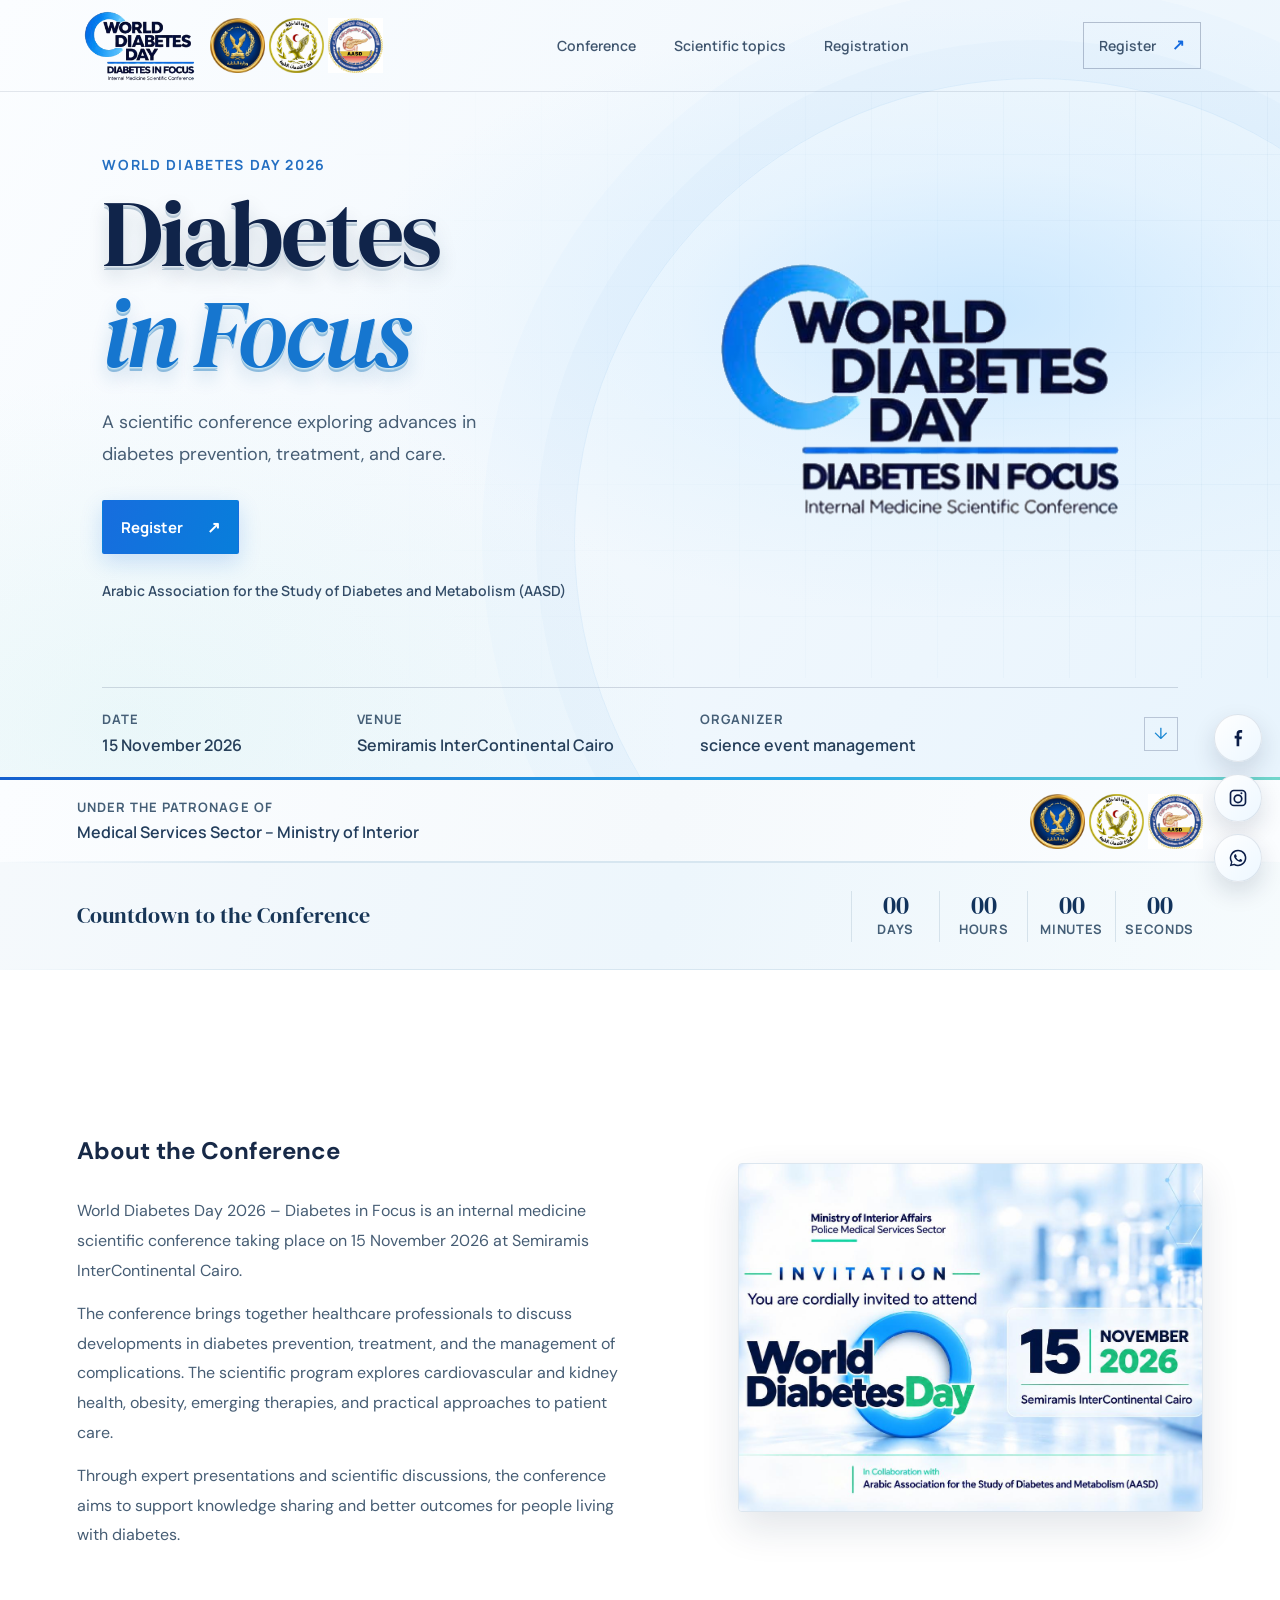
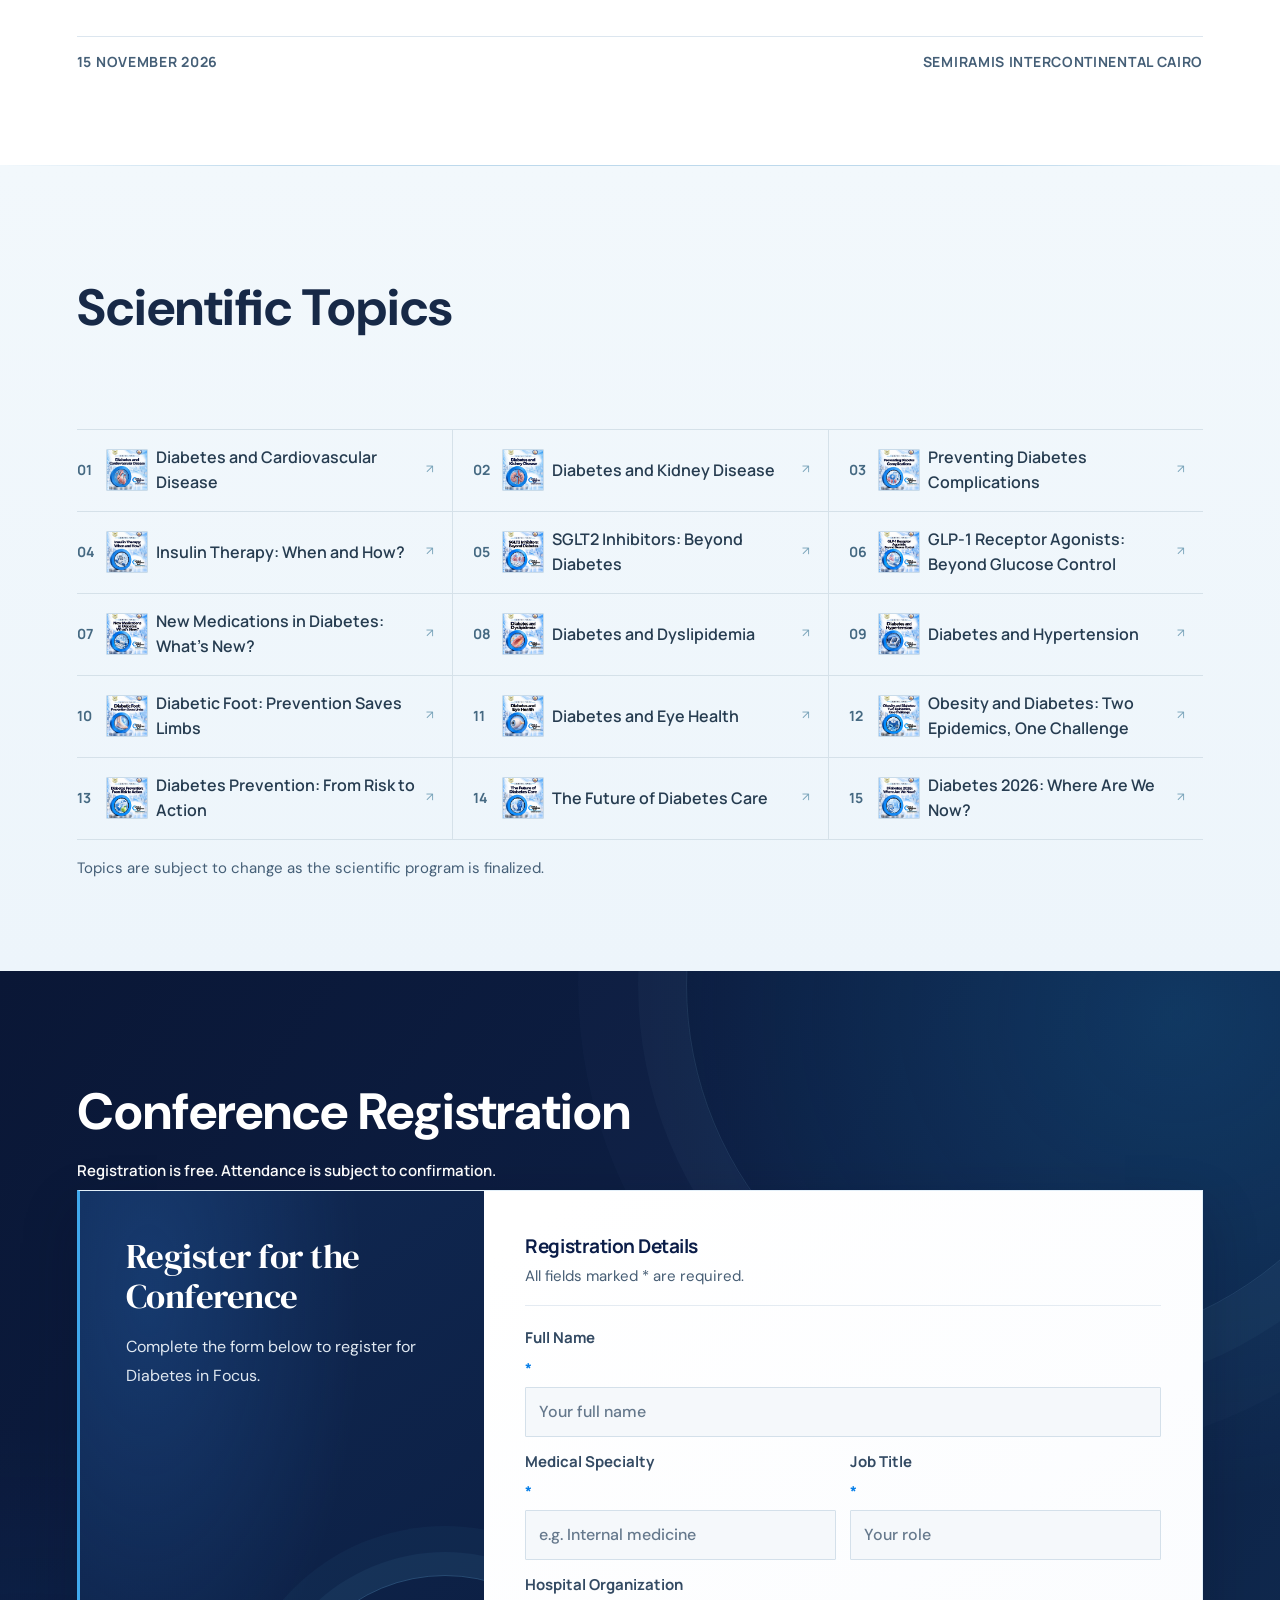
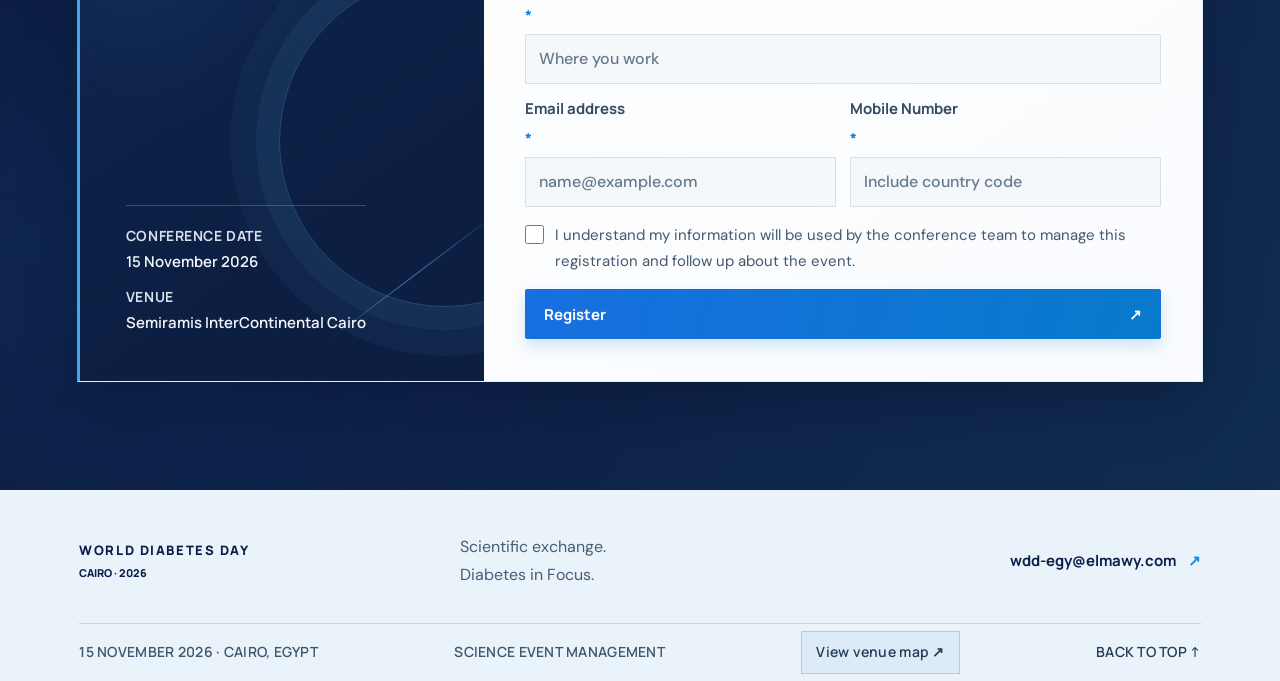
==== commit e169f533: "Update project files" ====
--- a/index.html
+++ b/index.html
@@ -237,27 +237,28 @@
           <div class="section-heading registration-heading">
             <div><h2 id="registration-title">Conference Registration</h2></div>
           </div>
+          <p class="registration-note">Registration is free. Attendance is subject to confirmation.</p>
           <div class="forms-grid">
             <article class="form-panel attendee-panel" id="attendee-form">
               <aside class="journey-aside">
                 <h3>Register for the Conference</h3>
-                <p class="journey-copy">Share your professional details to register as an attendee for Diabetes in Focus.</p>
+                <p class="journey-copy">Complete the form below to register for Diabetes in Focus.</p>
                 <div class="journey-meta"><span>CONFERENCE DATE</span><strong>15 November 2026</strong><span>VENUE</span><strong>Semiramis InterContinental Cairo</strong></div>
               </aside>
               <div class="form-content">
                 <div class="form-panel-heading"><div><h3>Registration Details</h3><span>All fields marked * are required.</span></div></div>
                 <form data-registration-form data-kind="attendee" novalidate>
                   <div class="form-grid">
-                    <label class="field field-wide">Full name <span>*</span><input name="fullName" autocomplete="name" required maxlength="120" placeholder="Your full name"><small class="field-error" aria-live="polite"></small></label>
-                    <label class="field">Medical specialty <span>*</span><input name="specialty" autocomplete="organization-title" required maxlength="120" placeholder="e.g. Internal medicine"><small class="field-error" aria-live="polite"></small></label>
-                    <label class="field">Job title or professional role <span>*</span><input name="role" autocomplete="organization-title" required maxlength="120" placeholder="Your role"><small class="field-error" aria-live="polite"></small></label>
-                    <label class="field field-wide">Hospital, institution, or organization <span>*</span><input name="organization" autocomplete="organization" required maxlength="160" placeholder="Where you work"><small class="field-error" aria-live="polite"></small></label>
+                    <label class="field field-wide">Full Name <span>*</span><input name="fullName" autocomplete="name" required maxlength="120" placeholder="Your full name"><small class="field-error" aria-live="polite"></small></label>
+                    <label class="field">Medical Specialty <span>*</span><input name="specialty" autocomplete="organization-title" required maxlength="120" placeholder="e.g. Internal medicine"><small class="field-error" aria-live="polite"></small></label>
+                    <label class="field">Job Title <span>*</span><input name="role" autocomplete="organization-title" required maxlength="120" placeholder="Your role"><small class="field-error" aria-live="polite"></small></label>
+                    <label class="field field-wide">Hospital Organization <span>*</span><input name="organization" autocomplete="organization" required maxlength="160" placeholder="Where you work"><small class="field-error" aria-live="polite"></small></label>
                     <label class="field">Email address <span>*</span><input name="email" type="email" autocomplete="email" required maxlength="254" placeholder="name@example.com"><small class="field-error" aria-live="polite"></small></label>
-                    <label class="field">Phone number <span>*</span><input name="phone" type="tel" autocomplete="tel" required maxlength="40" placeholder="Include country code"><small class="field-error" aria-live="polite"></small></label>
+                    <label class="field">Mobile Number <span>*</span><input name="phone" type="tel" autocomplete="tel" required maxlength="40" placeholder="Include country code"><small class="field-error" aria-live="polite"></small></label>
                   </div>
                   <label class="privacy-check"><input name="privacyAccepted" type="checkbox" required><span>I understand my information will be used by the conference team to manage this registration and follow up about the event.</span><small class="field-error" aria-live="polite"></small></label>
                   <div class="form-feedback" role="status" aria-live="polite"></div>
-                  <button class="button form-submit" type="submit">Submit attendee registration <span aria-hidden="true">↗</span></button>
+                  <button class="button form-submit" type="submit">Register <span aria-hidden="true">↗</span></button>
                   <label class="website-trap" aria-hidden="true">Website<input name="website" tabindex="-1" autocomplete="off"></label>
                 </form>
               </div>
@@ -269,8 +270,8 @@
     </main>
 
     <footer class="site-footer">
-      <div class="footer-top"><a class="wordmark footer-wordmark" href="#top"><span class="wordmark-name">WORLD DIABETES DAY</span><small>CAIRO · 2026</small></a><p>Scientific exchange.<br>Diabetes in focus.</p><div class="footer-contact"><a href="mailto:wdd-egy@elmawy.com">wdd-egy@elmawy.com <b aria-hidden="true">↗</b></a></div></div>
-      <div class="footer-bottom"><span>15 NOVEMBER 2026 · CAIRO, EGYPT</span><span>SCIENCE EVENT MANAGEMENT</span><a href="#top">BACK TO TOP ↑</a></div>
+      <div class="footer-top"><a class="wordmark footer-wordmark" href="#top"><span class="wordmark-name">WORLD DIABETES DAY</span><small>CAIRO · 2026</small></a><p>Scientific exchange.<br>Diabetes in Focus.</p><div class="footer-contact"><a href="mailto:wdd-egy@elmawy.com">wdd-egy@elmawy.com <b aria-hidden="true">↗</b></a></div></div>
+      <div class="footer-bottom"><span>15 NOVEMBER 2026 · CAIRO, EGYPT</span><span>SCIENCE EVENT MANAGEMENT</span><a class="venue-map-link" href="https://www.google.com/maps/place/InterContinental+Cairo+Semiramis+by+IHG/@30.0427943,31.2317677,17z/data=!4m9!3m8!1s0x145840cf118e61cf:0xaf4aee1a5598653d!5m2!4m1!1i2!8m2!3d30.0427943!4d31.2317677!16s%2Fg%2F11btxcyslc?entry=ttu&g_ep=EgoyMDI2MTAwNy4wIKXMDSoASAFQAw%3D%3D" target="_blank" rel="noreferrer">View venue map ↗</a><a href="#top">BACK TO TOP ↑</a></div>
     </footer>
 
     <div class="social-floating" aria-label="Social media links">
--- a/styles.css
+++ b/styles.css
@@ -129,8 +129,10 @@
 .registration { position: relative; overflow: hidden; padding: 99px 0 108px; background: radial-gradient(ellipse at 92% 4%, rgb(32 169 232 / 17%), transparent 32%), radial-gradient(ellipse at 2% 78%, rgb(28 91 179 / 14%), transparent 34%), linear-gradient(126deg, #0a1736 0%, #0d2046 54%, #102c50 100%); }
 .registration::before { position: absolute; top: -31%; right: -10%; width: min(58vw, 720px); aspect-ratio: 1; border: 1px solid rgb(153 209 243 / 12%); border-radius: 50%; box-shadow: 0 0 0 48px rgb(153 209 243 / 3%), 0 0 0 108px rgb(153 209 243 / 2%); content: ''; pointer-events: none; }
 .registration-inner { position: relative; z-index: 1; }
-.registration-heading { margin-bottom: 40px; }
-.registration .section-heading h2 { color: var(--white); }
+.registration-heading { margin-bottom: 6px; }
+.registration-note { margin: 0 0 8px; color: var(--white); font: 600 15px/1.5 var(--sans); }
+.registration .section-heading { margin-bottom: 6px !important; }
+.registration .section-heading h2 { margin-top: 0 !important; margin-bottom: 0 !important; color: var(--white); }
 .forms-grid { display: grid; grid-template-columns: 1fr; gap: 19px; align-items: start; }
 .form-panel { display: grid; min-width: 0; grid-template-columns: minmax(255px, .72fr) minmax(0, 1.28fr); padding: 0; overflow: hidden; border: 1px solid rgb(174 210 238 / 35%); border-left: 3px solid #40a9ee; background: #fff; box-shadow: 0 22px 52px rgb(1 12 34 / 24%); transition: box-shadow .25s ease, transform .25s ease; }
 .form-panel:hover { transform: translateY(-2px); box-shadow: 0 28px 60px rgb(1 12 34 / 30%); }
@@ -184,6 +186,8 @@
 .footer-contact a { color: var(--navy); text-decoration: none; font: 700 15px/1.55 var(--sans); }
 .footer-contact b { margin-left: 9px; color: #168be5; font-size: 15px; }
 .footer-bottom { display: flex; min-height: 58px; align-items: center; justify-content: space-between; gap: 15px; border-top: 1px solid rgb(16 26 69 / 14%); color: #3e5870; font: 600 14px/1.6 var(--sans); letter-spacing: .02em; }
+.venue-map-link { display: inline-flex; align-items: center; justify-content: center; padding: 9px 14px; border: 1px solid rgb(18 105 223 / 25%); background: rgb(18 105 223 / 6%); color: var(--navy); text-decoration: none; transition: background .2s ease, border-color .2s ease, color .2s ease; }
+.venue-map-link:hover { border-color: var(--blue); background: rgb(18 105 223 / 12%); color: var(--blue); }
 .footer-bottom a { color: #253d56; text-decoration: none; }
 .footer-bottom a:hover, .footer-contact a:hover { color: var(--blue); }
 
@@ -313,7 +317,7 @@
 body.registration-page .site-header { position: relative; background: rgb(249 252 254 / 94%); }
 body.registration-page .wordmark { flex-shrink: 0; }
 body.registration-page .registration { padding-top: 66px; }
-body.registration-page .registration-heading { margin-bottom: 12px; }
+body.registration-page .registration-heading { margin-bottom: 8px; }
 body.registration-page .registration-heading h1 { margin: 0; color: #fff; font: 400 clamp(38px, 5vw, 58px)/1.12 var(--serif); letter-spacing: -.025em; }
 body.registration-page .registration-intro { max-width: 720px; margin: 0 0 34px; color: #e0e9f3; font-size: 18px; line-height: 1.8; }
 body.registration-page .forms-grid { gap: 24px; }
